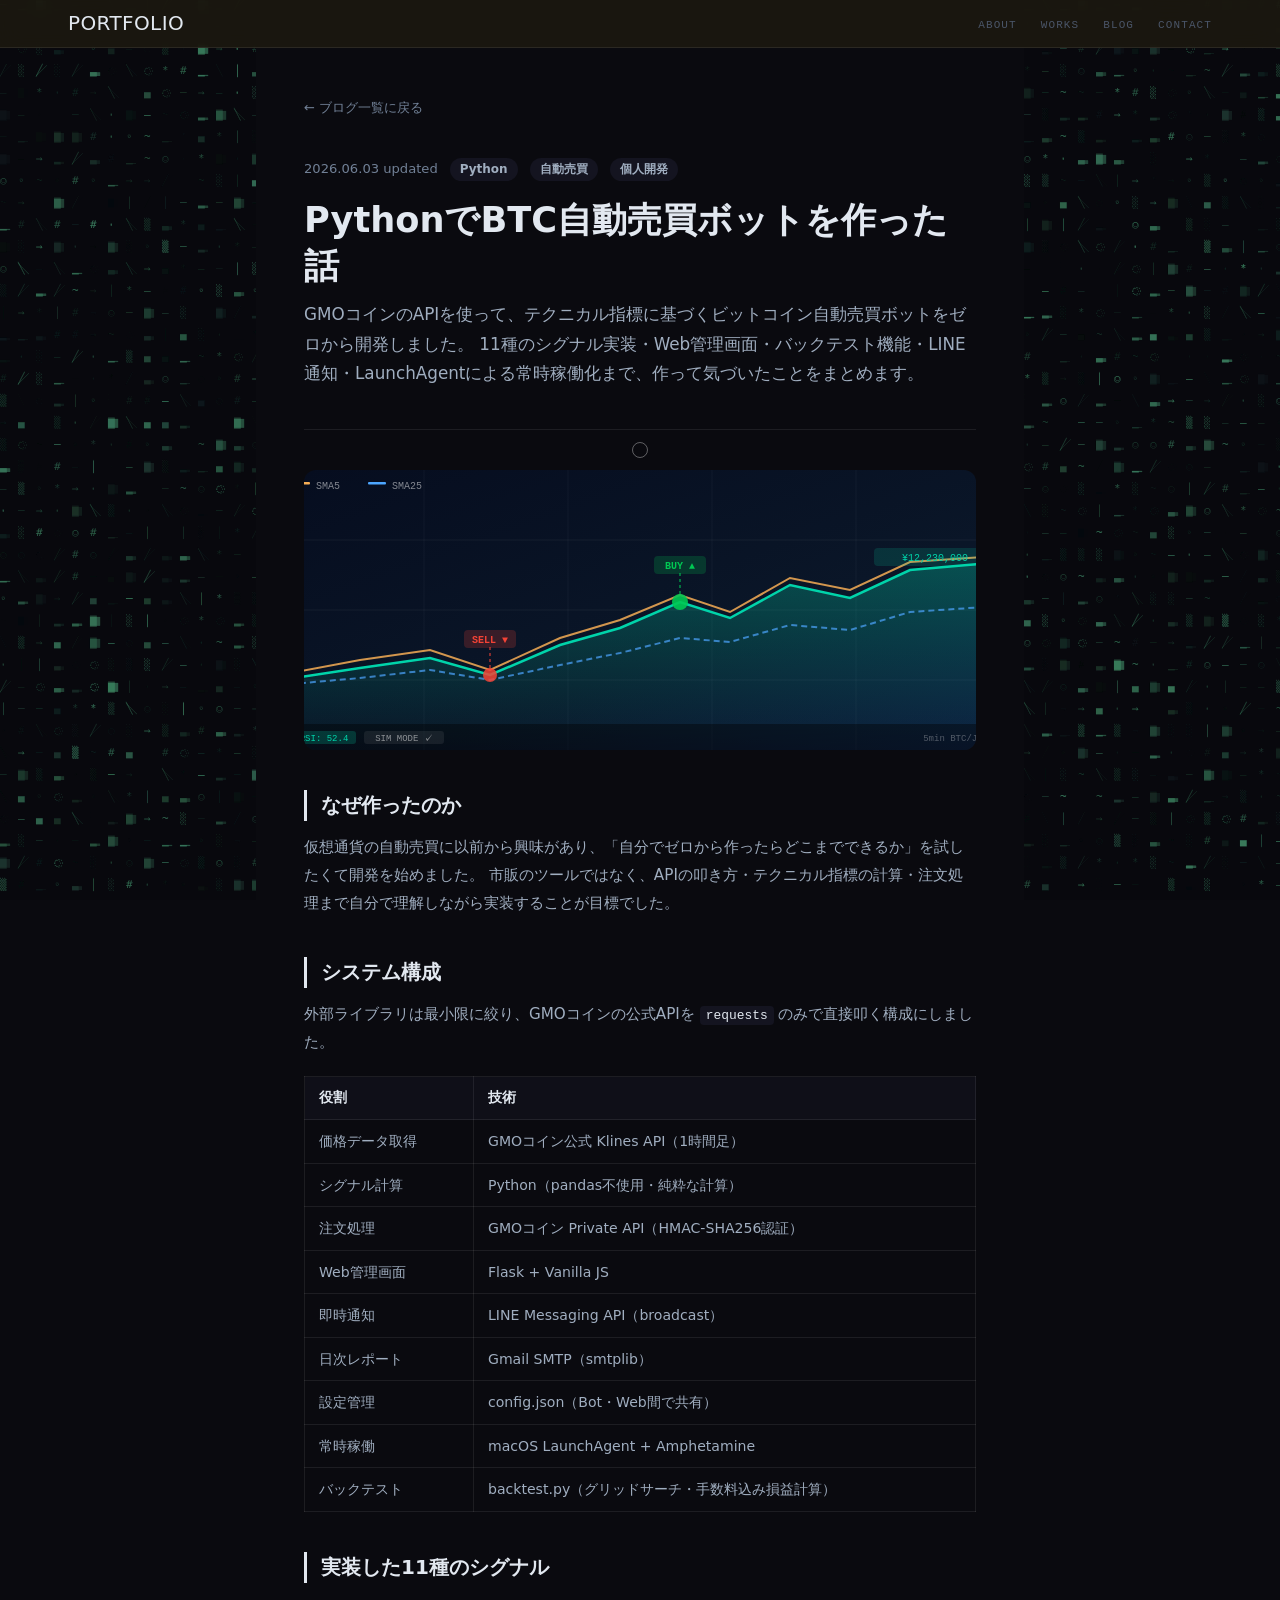
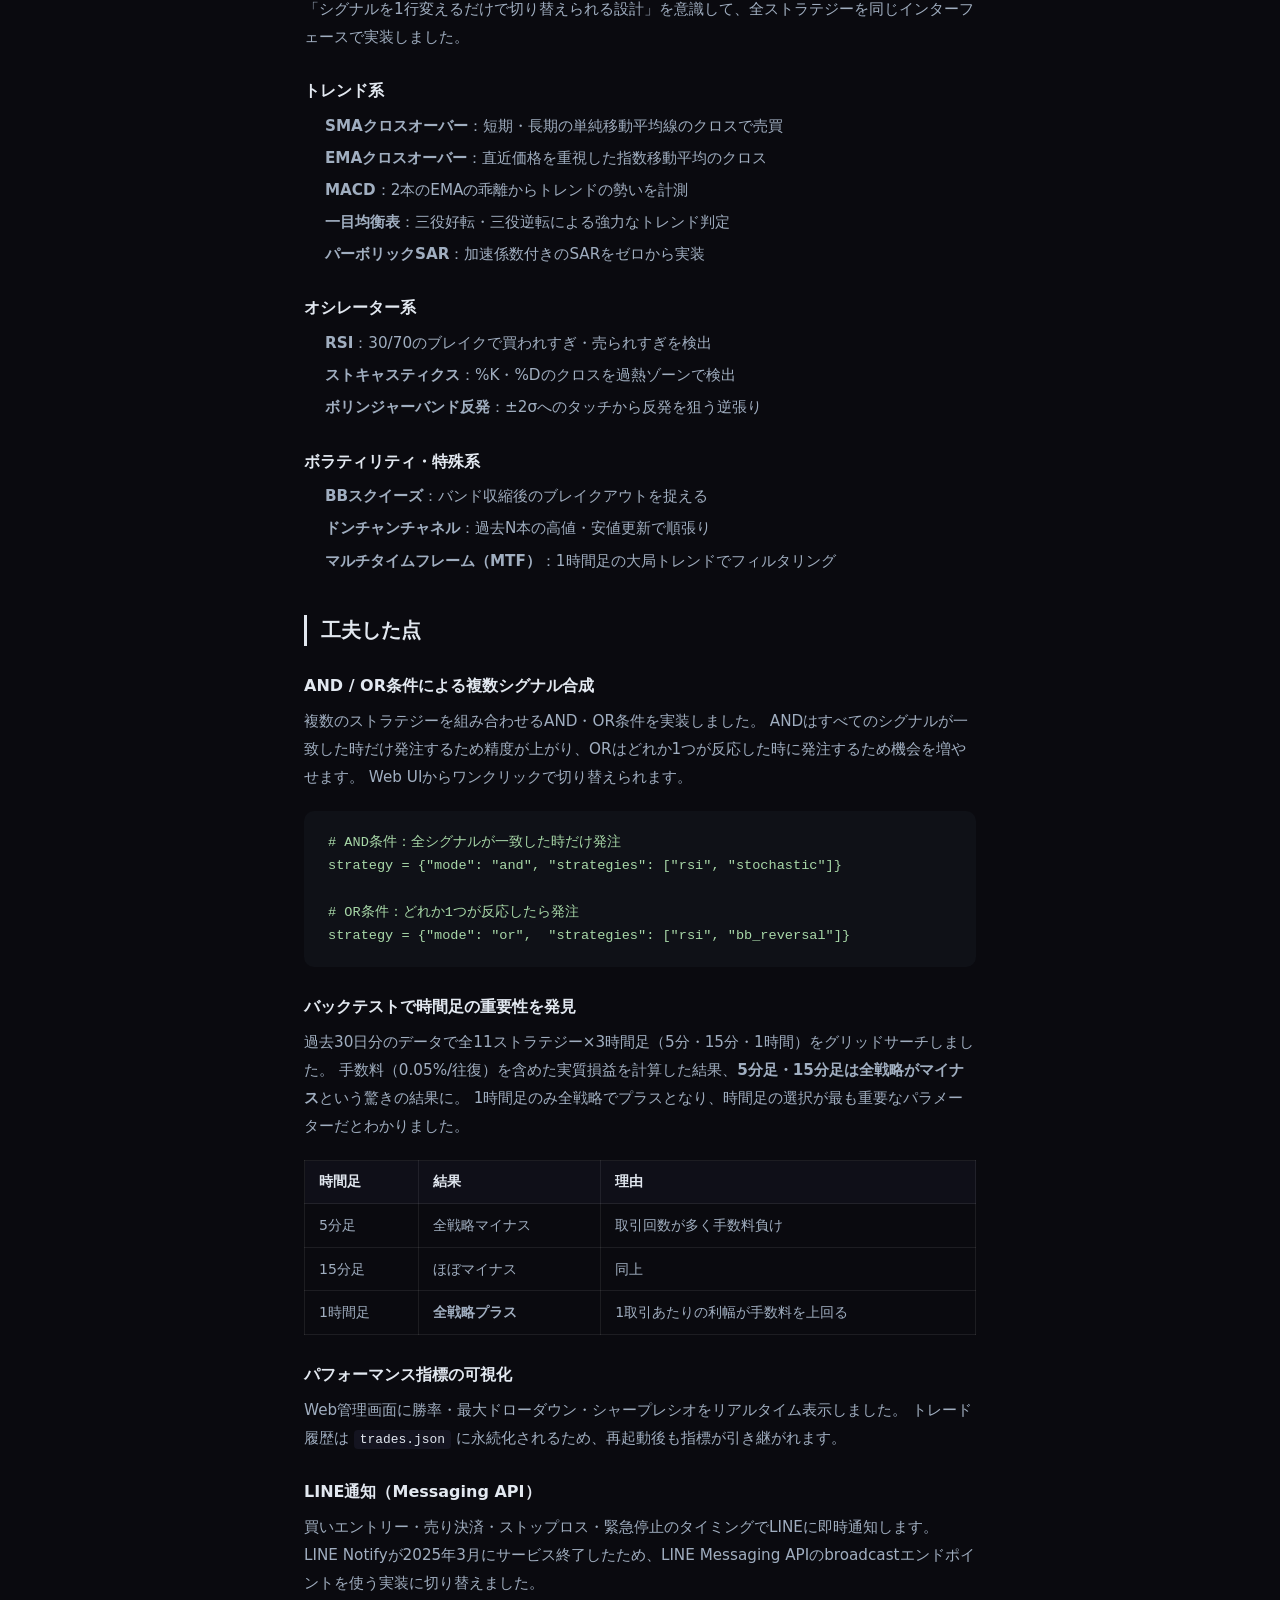
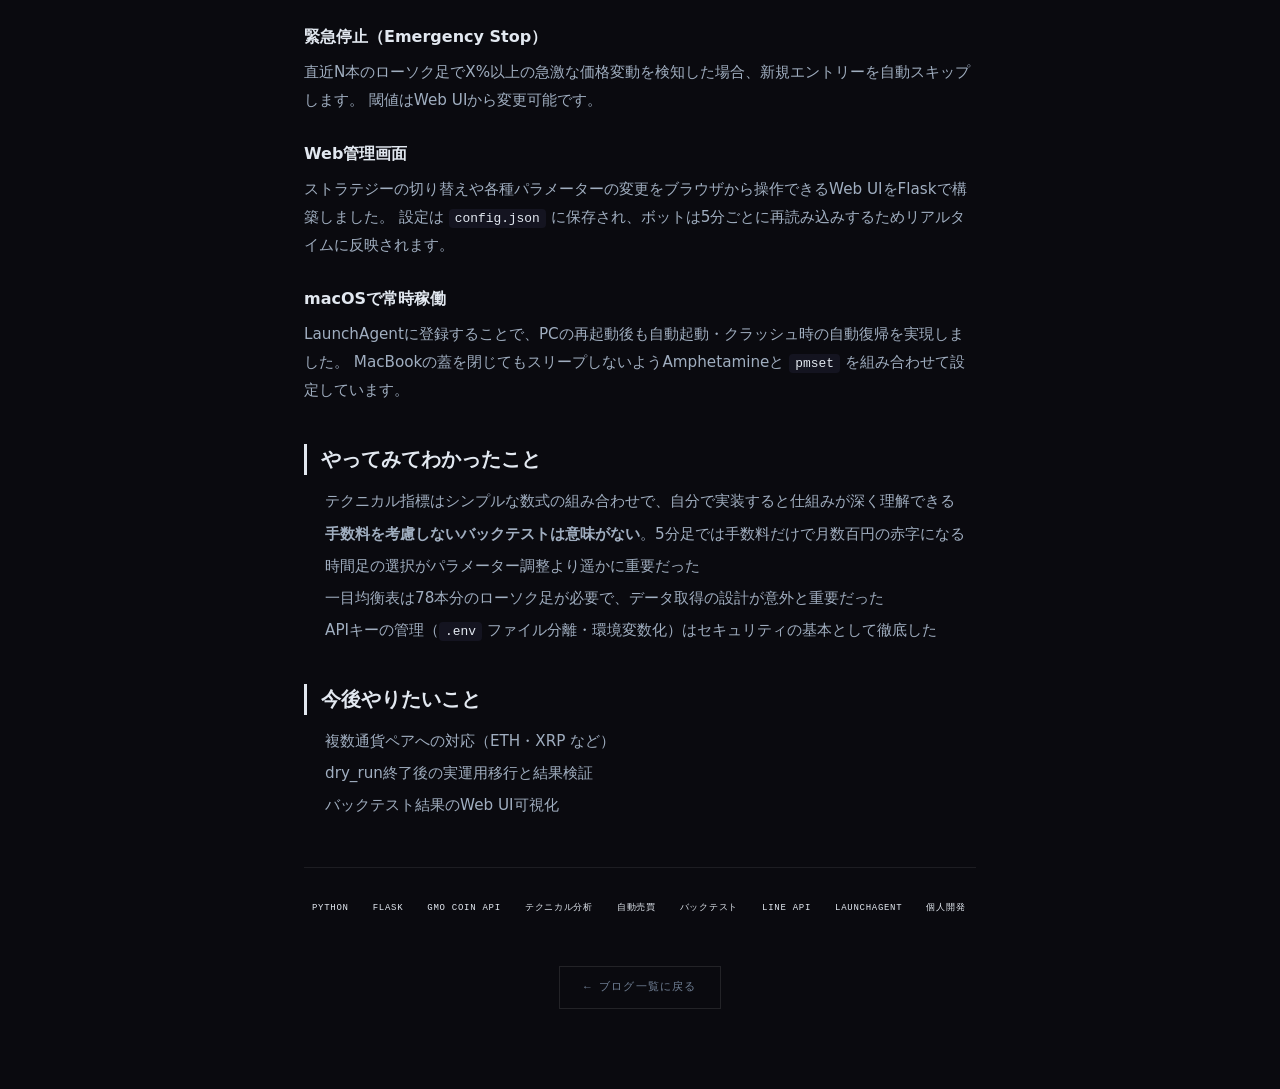
==== blog/btc-bot.html @ 564145af "update btc-bot article: backtest, LINE API, LaunchAgent, 1hour timeframe findings" ====
<!DOCTYPE html>
<html lang="ja">
<head>
  <meta charset="UTF-8">
  <meta name="viewport" content="width=device-width, initial-scale=1.0">
  <title>PythonでBTC自動売買ボットを作った話 | Portfolio</title>
  <link rel="preconnect" href="https://fonts.googleapis.com">
  <link href="https://fonts.googleapis.com/css2?family=Inter:wght@300;400;500;600;700;800&family=Noto+Sans+JP:wght@300;400;500;700&display=swap" rel="stylesheet">
  <link rel="stylesheet" href="../style.css">
<style>
  /* ── Blog nav override ── */
  .nav {
    position: fixed; top: 0; left: 0; right: 0;
    height: var(--nav-height);
    background: rgba(28, 24, 16, 0.92);
    backdrop-filter: blur(12px);
    border-bottom: 1px solid var(--color-border);
    z-index: 80;
    display: flex; align-items: center;
  }
  .nav__inner {
    width: 100%; max-width: 1200px; margin: 0 auto;
    padding: 0 28px;
    display: flex; align-items: center; justify-content: space-between;
  }
  .nav__logo {
    font-family: var(--display);
    font-size: 20px; color: var(--ink);
    letter-spacing: 0.02em; text-transform: uppercase;
    text-decoration: none;
  }
  .nav__links { display: flex; gap: 24px; list-style: none; }
  .nav__links a {
    font-family: var(--mono); font-size: 11px;
    color: var(--ink-dim); letter-spacing: 0.1em;
    text-transform: uppercase; text-decoration: none;
    transition: color .2s;
  }
  .nav__links a:hover { color: var(--glow); }
  .tag {
    display: inline-block;
    font-family: var(--mono); font-size: 10px;
    letter-spacing: 0.08em; text-transform: uppercase;
    padding: 3px 10px;
    border: 1px solid var(--glow-soft);
    color: var(--glow);
  }
  .tag--sm { font-size: 9px; padding: 2px 8px; }
  .btn { display: inline-block; padding: 12px 24px; text-decoration: none; }
  .btn--outline {
    font-family: var(--mono); font-size: 11px;
    letter-spacing: 0.1em; text-transform: uppercase;
    border: 1px solid var(--line-2); color: var(--ink-mid);
    transition: border-color .25s, color .25s;
  }
  .btn--outline:hover { border-color: var(--glow); color: var(--glow); }
  .pipeline {
    display: flex; align-items: center; gap: 8px;
    flex-wrap: wrap;
    background: var(--color-surface);
    border-radius: 10px;
    padding: 16px 20px; margin: 20px 0;
    font-size: 0.85rem; color: var(--color-text-mid);
  }
  .pipeline__step {
    background: var(--color-bg);
    border: 1px solid var(--color-border);
    border-radius: 6px;
    padding: 6px 12px;
    font-weight: 500; color: var(--color-text);
    white-space: nowrap;
  }
  .pipeline__arrow { color: var(--color-text-muted); }
</style>
  <style>
    .article-wrap {
      max-width: 720px;
      margin: 0 auto;
      padding: calc(var(--nav-height) + 48px) 24px 80px;
    }
    .article-back {
      display: inline-flex;
      align-items: center;
      gap: 6px;
      font-size: 0.82rem;
      color: var(--color-text-muted);
      text-decoration: none;
      margin-bottom: 40px;
      transition: color var(--transition);
    }
    .article-back:hover { color: var(--color-text); }

    .article-meta {
      display: flex;
      align-items: center;
      gap: 12px;
      margin-bottom: 16px;
    }
    .article-date { font-size: 0.82rem; color: var(--color-text-muted); }
    .article-tag {
      font-size: 0.75rem;
      font-weight: 600;
      padding: 2px 10px;
      border-radius: 20px;
      background: var(--color-surface2);
      color: var(--color-text-mid);
    }

    .article-title {
      font-size: clamp(1.6rem, 4vw, 2.2rem);
      font-weight: 800;
      line-height: 1.3;
      margin-bottom: 12px;
      color: var(--color-text);
    }
    .article-lead {
      font-size: 1.05rem;
      color: var(--color-text-mid);
      line-height: 1.75;
      margin-bottom: 40px;
      padding-bottom: 40px;
      border-bottom: 1px solid var(--color-border);
    }

    /* チャート画像エリア */
    .article-hero {
      border-radius: 12px;
      overflow: hidden;
      margin-bottom: 40px;
      background: linear-gradient(160deg, #060d1f 0%, #0a1628 60%, #0d2040 100%);
      height: 280px;
      position: relative;
    }

    /* 本文 */
    .article-body h2 {
      font-size: 1.25rem;
      font-weight: 700;
      margin: 40px 0 12px;
      padding-left: 14px;
      border-left: 3px solid var(--color-text);
    }
    .article-body h3 {
      font-size: 1rem;
      font-weight: 700;
      margin: 28px 0 8px;
      color: var(--color-text);
    }
    .article-body p {
      font-size: 0.95rem;
      line-height: 1.85;
      color: var(--color-text-mid);
      margin-bottom: 16px;
    }
    .article-body ul, .article-body ol {
      padding-left: 1.4em;
      margin-bottom: 16px;
    }
    .article-body li {
      font-size: 0.95rem;
      line-height: 1.85;
      color: var(--color-text-mid);
      margin-bottom: 4px;
    }
    .article-body code {
      font-family: 'SF Mono', 'Fira Code', monospace;
      font-size: 0.85em;
      background: var(--color-surface2);
      padding: 2px 6px;
      border-radius: 4px;
      color: var(--color-text);
    }
    .article-body pre {
      background: #0f1117;
      border-radius: 10px;
      padding: 20px 24px;
      overflow-x: auto;
      margin: 20px 0;
    }
    .article-body pre code {
      background: none;
      padding: 0;
      font-size: 0.85rem;
      color: #a8d8a8;
      line-height: 1.7;
    }

    /* テーブル */
    .article-body table {
      width: 100%;
      border-collapse: collapse;
      font-size: 0.88rem;
      margin: 20px 0;
    }
    .article-body th {
      background: var(--color-surface);
      padding: 10px 14px;
      text-align: left;
      font-weight: 600;
      border: 1px solid var(--color-border);
    }
    .article-body td {
      padding: 10px 14px;
      border: 1px solid var(--color-border);
      color: var(--color-text-mid);
      line-height: 1.6;
    }

    /* タグ群 */
    .article-tags {
      display: flex;
      flex-wrap: wrap;
      gap: 8px;
      margin-top: 48px;
      padding-top: 32px;
      border-top: 1px solid var(--color-border);
    }

    /* 戻るボタン */
    .article-footer {
      margin-top: 48px;
      text-align: center;
    }
  </style>
</head>
<body>
<canvas class="blog-canvas-left"  id="blog-canvas-left"  aria-hidden="true"></canvas>
<canvas class="blog-canvas-right" id="blog-canvas-right" aria-hidden="true"></canvas>
<!-- CURSOR -->
<div class="cur" id="cursor" aria-hidden="true"></div>


  <!-- Nav -->
  <nav class="nav">
    <div class="nav__inner">
      <a href="../index.html" class="nav__logo">Portfolio</a>
      <ul class="nav__links">
        <li><a href="../index.html#about">About</a></li>
        <li><a href="../index.html#works">Works</a></li>
        <li><a href="../index.html#blog">Blog</a></li>
        <li><a href="../index.html#contact">Contact</a></li>
      </ul>
    </div>
  </nav>

  <div class="article-wrap">

    <a href="../index.html#blog" class="article-back">← ブログ一覧に戻る</a>

    <div class="article-meta">
      <span class="article-date">2026.06.03 updated</span>
      <span class="article-tag">Python</span>
      <span class="article-tag">自動売買</span>
      <span class="article-tag">個人開発</span>
    </div>

    <h1 class="article-title">PythonでBTC自動売買ボットを作った話</h1>
    <p class="article-lead">
      GMOコインのAPIを使って、テクニカル指標に基づくビットコイン自動売買ボットをゼロから開発しました。
      11種のシグナル実装・Web管理画面・バックテスト機能・LINE通知・LaunchAgentによる常時稼働化まで、作って気づいたことをまとめます。
    </p>

    <!-- チャートイラスト -->
    <div class="article-hero">
      <svg viewBox="0 0 720 280" preserveAspectRatio="xMidYMid slice"
           style="position:absolute;inset:0;width:100%;height:100%"
           xmlns="http://www.w3.org/2000/svg">
        <defs>
          <linearGradient id="heroGrad" x1="0" y1="0" x2="0" y2="1">
            <stop offset="0%" stop-color="#00d4aa" stop-opacity="0.3"/>
            <stop offset="100%" stop-color="#00d4aa" stop-opacity="0"/>
          </linearGradient>
        </defs>
        <!-- グリッド -->
        <line x1="0" y1="70"  x2="720" y2="70"  stroke="rgba(255,255,255,0.05)" stroke-width="1"/>
        <line x1="0" y1="140" x2="720" y2="140" stroke="rgba(255,255,255,0.05)" stroke-width="1"/>
        <line x1="0" y1="210" x2="720" y2="210" stroke="rgba(255,255,255,0.05)" stroke-width="1"/>
        <line x1="144" y1="0" x2="144" y2="280" stroke="rgba(255,255,255,0.04)" stroke-width="1"/>
        <line x1="288" y1="0" x2="288" y2="280" stroke="rgba(255,255,255,0.04)" stroke-width="1"/>
        <line x1="432" y1="0" x2="432" y2="280" stroke="rgba(255,255,255,0.04)" stroke-width="1"/>
        <line x1="576" y1="0" x2="576" y2="280" stroke="rgba(255,255,255,0.04)" stroke-width="1"/>
        <!-- エリア -->
        <polygon
          points="0,210 80,198 150,188 210,205 280,175 340,158 400,132 450,148 510,115 570,128 630,100 720,92 720,280 0,280"
          fill="url(#heroGrad)"/>
        <!-- SMA長期 -->
        <polyline
          points="0,215 80,208 150,200 210,210 280,195 340,183 400,168 450,172 510,155 570,160 630,142 720,136"
          fill="none" stroke="#4da6ff" stroke-width="2" stroke-dasharray="6,4" opacity="0.7"/>
        <!-- SMA短期 -->
        <polyline
          points="0,205 80,190 150,180 210,200 280,168 340,150 400,125 450,142 510,108 570,120 630,92 720,86"
          fill="none" stroke="#f6ad55" stroke-width="2" opacity="0.85"/>
        <!-- 価格ライン -->
        <polyline
          points="0,210 80,198 150,188 210,205 280,175 340,158 400,132 450,148 510,115 570,128 630,100 720,92"
          fill="none" stroke="#00d4aa" stroke-width="2.5"/>
        <!-- 買いシグナル -->
        <circle cx="400" cy="132" r="8" fill="#00c853" opacity="0.9"/>
        <line x1="400" y1="124" x2="400" y2="100" stroke="#00c853" stroke-width="1.5" stroke-dasharray="3,3" opacity="0.7"/>
        <rect x="374" y="86" width="52" height="18" rx="4" fill="rgba(0,200,83,0.2)"/>
        <text x="400" y="99" fill="#00c853" font-size="10" font-family="monospace" font-weight="bold" text-anchor="middle">BUY ▲</text>
        <!-- 売りシグナル -->
        <circle cx="210" cy="205" r="7" fill="#f44336" opacity="0.85"/>
        <line x1="210" y1="198" x2="210" y2="174" stroke="#f44336" stroke-width="1.5" stroke-dasharray="3,3" opacity="0.7"/>
        <rect x="184" y="160" width="52" height="18" rx="4" fill="rgba(244,67,54,0.2)"/>
        <text x="210" y="173" fill="#f44336" font-size="10" font-family="monospace" font-weight="bold" text-anchor="middle">SELL ▼</text>
        <!-- 現在価格 -->
        <circle cx="720" cy="92" r="5" fill="#00d4aa"/>
        <rect x="594" y="78" width="122" height="18" rx="4" fill="rgba(0,212,170,0.15)"/>
        <text x="655" y="91" fill="#00d4aa" font-size="10" font-family="monospace" text-anchor="middle">¥12,230,000</text>
        <!-- 凡例 -->
        <rect x="12" y="12" width="18" height="2.5" fill="#f6ad55" rx="1"/>
        <text x="36" y="19" fill="rgba(255,255,255,0.5)" font-size="10" font-family="monospace">SMA5</text>
        <rect x="88" y="12" width="18" height="2.5" fill="#4da6ff" rx="1"/>
        <text x="112" y="19" fill="rgba(255,255,255,0.5)" font-size="10" font-family="monospace">SMA25</text>
        <!-- ステータスバー -->
        <rect x="0" y="254" width="720" height="26" fill="rgba(0,0,0,0.4)"/>
        <rect x="12" y="261" width="64" height="13" rx="3" fill="rgba(0,212,170,0.2)"/>
        <text x="44" y="271" fill="#00d4aa" font-size="9" font-family="monospace" text-anchor="middle">RSI: 52.4</text>
        <rect x="84" y="261" width="80" height="13" rx="3" fill="rgba(255,255,255,0.07)"/>
        <text x="124" y="271" fill="rgba(255,255,255,0.5)" font-size="9" font-family="monospace" text-anchor="middle">SIM MODE ✓</text>
        <text x="708" y="271" fill="rgba(255,255,255,0.3)" font-size="9" font-family="monospace" text-anchor="end">5min BTC/JPY</text>
      </svg>
    </div>

    <!-- 本文 -->
    <div class="article-body">

      <h2>なぜ作ったのか</h2>
      <p>
        仮想通貨の自動売買に以前から興味があり、「自分でゼロから作ったらどこまでできるか」を試したくて開発を始めました。
        市販のツールではなく、APIの叩き方・テクニカル指標の計算・注文処理まで自分で理解しながら実装することが目標でした。
      </p>

      <h2>システム構成</h2>
      <p>外部ライブラリは最小限に絞り、GMOコインの公式APIを <code>requests</code> のみで直接叩く構成にしました。</p>

      <table>
        <tr><th>役割</th><th>技術</th></tr>
        <tr><td>価格データ取得</td><td>GMOコイン公式 Klines API（1時間足）</td></tr>
        <tr><td>シグナル計算</td><td>Python（pandas不使用・純粋な計算）</td></tr>
        <tr><td>注文処理</td><td>GMOコイン Private API（HMAC-SHA256認証）</td></tr>
        <tr><td>Web管理画面</td><td>Flask + Vanilla JS</td></tr>
        <tr><td>即時通知</td><td>LINE Messaging API（broadcast）</td></tr>
        <tr><td>日次レポート</td><td>Gmail SMTP（smtplib）</td></tr>
        <tr><td>設定管理</td><td>config.json（Bot・Web間で共有）</td></tr>
        <tr><td>常時稼働</td><td>macOS LaunchAgent + Amphetamine</td></tr>
        <tr><td>バックテスト</td><td>backtest.py（グリッドサーチ・手数料込み損益計算）</td></tr>
      </table>

      <h2>実装した11種のシグナル</h2>
      <p>「シグナルを1行変えるだけで切り替えられる設計」を意識して、全ストラテジーを同じインターフェースで実装しました。</p>

      <h3>トレンド系</h3>
      <ul>
        <li><strong>SMAクロスオーバー</strong>：短期・長期の単純移動平均線のクロスで売買</li>
        <li><strong>EMAクロスオーバー</strong>：直近価格を重視した指数移動平均のクロス</li>
        <li><strong>MACD</strong>：2本のEMAの乖離からトレンドの勢いを計測</li>
        <li><strong>一目均衡表</strong>：三役好転・三役逆転による強力なトレンド判定</li>
        <li><strong>パーボリックSAR</strong>：加速係数付きのSARをゼロから実装</li>
      </ul>

      <h3>オシレーター系</h3>
      <ul>
        <li><strong>RSI</strong>：30/70のブレイクで買われすぎ・売られすぎを検出</li>
        <li><strong>ストキャスティクス</strong>：%K・%Dのクロスを過熱ゾーンで検出</li>
        <li><strong>ボリンジャーバンド反発</strong>：±2σへのタッチから反発を狙う逆張り</li>
      </ul>

      <h3>ボラティリティ・特殊系</h3>
      <ul>
        <li><strong>BBスクイーズ</strong>：バンド収縮後のブレイクアウトを捉える</li>
        <li><strong>ドンチャンチャネル</strong>：過去N本の高値・安値更新で順張り</li>
        <li><strong>マルチタイムフレーム（MTF）</strong>：1時間足の大局トレンドでフィルタリング</li>
      </ul>

      <h2>工夫した点</h2>

      <h3>AND / OR条件による複数シグナル合成</h3>
      <p>
        複数のストラテジーを組み合わせるAND・OR条件を実装しました。
        ANDはすべてのシグナルが一致した時だけ発注するため精度が上がり、ORはどれか1つが反応した時に発注するため機会を増やせます。
        Web UIからワンクリックで切り替えられます。
      </p>
      <pre><code># AND条件：全シグナルが一致した時だけ発注
strategy = {"mode": "and", "strategies": ["rsi", "stochastic"]}

# OR条件：どれか1つが反応したら発注
strategy = {"mode": "or",  "strategies": ["rsi", "bb_reversal"]}</code></pre>

      <h3>バックテストで時間足の重要性を発見</h3>
      <p>
        過去30日分のデータで全11ストラテジー×3時間足（5分・15分・1時間）をグリッドサーチしました。
        手数料（0.05%/往復）を含めた実質損益を計算した結果、<strong>5分足・15分足は全戦略がマイナス</strong>という驚きの結果に。
        1時間足のみ全戦略でプラスとなり、時間足の選択が最も重要なパラメーターだとわかりました。
      </p>
      <table>
        <tr><th>時間足</th><th>結果</th><th>理由</th></tr>
        <tr><td>5分足</td><td>全戦略マイナス</td><td>取引回数が多く手数料負け</td></tr>
        <tr><td>15分足</td><td>ほぼマイナス</td><td>同上</td></tr>
        <tr><td>1時間足</td><td><strong>全戦略プラス</strong></td><td>1取引あたりの利幅が手数料を上回る</td></tr>
      </table>

      <h3>パフォーマンス指標の可視化</h3>
      <p>
        Web管理画面に勝率・最大ドローダウン・シャープレシオをリアルタイム表示しました。
        トレード履歴は <code>trades.json</code> に永続化されるため、再起動後も指標が引き継がれます。
      </p>

      <h3>LINE通知（Messaging API）</h3>
      <p>
        買いエントリー・売り決済・ストップロス・緊急停止のタイミングでLINEに即時通知します。
        LINE Notifyが2025年3月にサービス終了したため、LINE Messaging APIのbroadcastエンドポイントを使う実装に切り替えました。
      </p>

      <h3>緊急停止（Emergency Stop）</h3>
      <p>
        直近N本のローソク足でX%以上の急激な価格変動を検知した場合、新規エントリーを自動スキップします。
        閾値はWeb UIから変更可能です。
      </p>

      <h3>Web管理画面</h3>
      <p>
        ストラテジーの切り替えや各種パラメーターの変更をブラウザから操作できるWeb UIをFlaskで構築しました。
        設定は <code>config.json</code> に保存され、ボットは5分ごとに再読み込みするためリアルタイムに反映されます。
      </p>

      <h3>macOSで常時稼働</h3>
      <p>
        LaunchAgentに登録することで、PCの再起動後も自動起動・クラッシュ時の自動復帰を実現しました。
        MacBookの蓋を閉じてもスリープしないようAmphetamineと <code>pmset</code> を組み合わせて設定しています。
      </p>

      <h2>やってみてわかったこと</h2>
      <ul>
        <li>テクニカル指標はシンプルな数式の組み合わせで、自分で実装すると仕組みが深く理解できる</li>
        <li><strong>手数料を考慮しないバックテストは意味がない</strong>。5分足では手数料だけで月数百円の赤字になる</li>
        <li>時間足の選択がパラメーター調整より遥かに重要だった</li>
        <li>一目均衡表は78本分のローソク足が必要で、データ取得の設計が意外と重要だった</li>
        <li>APIキーの管理（<code>.env</code> ファイル分離・環境変数化）はセキュリティの基本として徹底した</li>
      </ul>

      <h2>今後やりたいこと</h2>
      <ul>
        <li>複数通貨ペアへの対応（ETH・XRP など）</li>
        <li>dry_run終了後の実運用移行と結果検証</li>
        <li>バックテスト結果のWeb UI可視化</li>
      </ul>

    </div>

    <!-- タグ -->
    <div class="article-tags">
      <span class="tag tag--sm">Python</span>
      <span class="tag tag--sm">Flask</span>
      <span class="tag tag--sm">GMO Coin API</span>
      <span class="tag tag--sm">テクニカル分析</span>
      <span class="tag tag--sm">自動売買</span>
      <span class="tag tag--sm">バックテスト</span>
      <span class="tag tag--sm">LINE API</span>
      <span class="tag tag--sm">LaunchAgent</span>
      <span class="tag tag--sm">個人開発</span>
    </div>

    <div class="article-footer">
      <a href="../index.html#blog" class="btn btn--outline">← ブログ一覧に戻る</a>
    </div>

  </div>


<script>
(function cursor(){
  const cur = document.getElementById('cursor');
  if (!cur) return;
  let cx = innerWidth / 2, cy = innerHeight / 2;
  let mx = cx, my = cy;
  addEventListener('mousemove', e => { mx = e.clientX; my = e.clientY; });
  addEventListener('mousedown', () => cur.classList.add('is-press'));
  addEventListener('mouseup',   () => cur.classList.remove('is-press'));
  (function loop(){
    cx += (mx - cx) * 0.28;
    cy += (my - cy) * 0.28;
    cur.style.transform = `translate(${cx}px, ${cy}px) translate(-50%,-50%)`;
    requestAnimationFrame(loop);
  })();
  document.querySelectorAll('a, button').forEach(el => {
    el.addEventListener('mouseenter', () => cur.classList.add('is-hover'));
    el.addEventListener('mouseleave', () => cur.classList.remove('is-hover'));
  });
})();
</script>
<script src="../blog-side-canvas.js" defer></script>
</body>
</html>
---- style.css ----
/* ─────────────────────────────────────────────
   TaT Portfolio — Design System
   Neutral-dark / SaaS aesthetic
───────────────────────────────────────────── */

:root {
  /* Core backgrounds */
  --bg:         #0a0a0f;
  --bg-2:       #0f0f18;
  --bg-3:       #141420;

  /* Text */
  --ink:        #e2e8f0;
  --ink-2:      #a0aec0;
  --ink-mid:    #718096;
  --ink-dim:    #4a5568;
  --ink-mute:   #2a2a3a;

  /* Borders */
  --line:       rgba(255,255,255,0.06);
  --line-2:     rgba(255,255,255,0.10);
  --line-hover: rgba(255,255,255,0.15);

  /* Accent */
  --green:      #48bb78;
  --green-soft: rgba(104,211,145,0.12);

  /* Typography */
  --sans: 'Inter Tight', ui-sans-serif, system-ui, sans-serif;
  --mono: 'JetBrains Mono', ui-monospace, monospace;

  /* Blog article aliases */
  --color-text:        var(--ink);
  --color-text-mid:    var(--ink-2);
  --color-text-muted:  var(--ink-mid);
  --color-bg:          var(--bg);
  --color-surface:     var(--bg-2);
  --color-surface2:    var(--bg-3);
  --color-border:      rgba(255,255,255,0.08);
  --nav-height:        48px;
  --transition:        .2s ease;
}

/* ─── Reset ─── */
*,*::before,*::after { box-sizing: border-box; margin: 0; padding: 0; }
html, body { background: var(--bg); }
html { scroll-behavior: smooth; }
body {
  color: var(--ink);
  font-family: var(--sans);
  font-size: 15px;
  line-height: 1.55;
  -webkit-font-smoothing: antialiased;
  overflow-x: hidden;
  cursor: none;
}
a { color: inherit; text-decoration: none; }
ul { list-style: none; }
img { max-width: 100%; display: block; }
::selection { background: var(--green); color: var(--bg); }

/* ─── Custom cursor ─── */
.cur {
  position: fixed; top: 0; left: 0;
  width: 16px; height: 16px;
  border: 1px solid rgba(255,255,255,0.35);
  border-radius: 50%;
  pointer-events: none;
  z-index: 9999;
  transform: translate(-50%,-50%);
  transition:
    width .25s cubic-bezier(.34,1.56,.64,1),
    height .25s cubic-bezier(.34,1.56,.64,1),
    border-color .25s;
}
.cur.is-hover  { width: 40px; height: 40px; border-color: rgba(255,255,255,0.18); }
.cur.is-press  { width: 10px; height: 10px; }

/* ─── Loader ─── */
.loader {
  position: fixed; inset: 0;
  background: var(--bg);
  z-index: 10000;
  display: flex; flex-direction: column;
  justify-content: space-between;
  padding: 28px;
  transition: opacity .6s ease, transform .6s cubic-bezier(.7,0,.3,1);
}
.loader.is-gone {
  opacity: 0; transform: translateY(-100%);
  pointer-events: none;
}
.loader__top, .loader__bottom {
  display: flex; justify-content: space-between;
  font-family: var(--mono);
  font-size: 10px; color: var(--ink-dim);
  letter-spacing: 0.12em; text-transform: uppercase;
}
.loader__center {
  flex: 1; display: flex; flex-direction: column;
  justify-content: center; align-items: center; gap: 20px;
  text-align: center;
}
.loader__name {
  font-family: var(--sans);
  font-size: clamp(4rem, 14vw, 12rem);
  font-weight: 700;
  line-height: 0.9; letter-spacing: -0.04em;
  color: var(--ink);
}
.loader__bar {
  width: min(360px, 55%); height: 1px;
  background: var(--line-2);
  position: relative; overflow: hidden;
}
.loader__bar-fill {
  position: absolute; left: 0; top: 0; bottom: 0;
  width: 0%; background: var(--ink-2);
}
.loader__counter {
  font-family: var(--mono); font-size: 10px;
  color: var(--ink-dim); letter-spacing: 0.14em;
}
.loader__counter em { font-style: normal; }
.loader__ascii {
  font-family: var(--mono); font-size: 9px;
  color: var(--ink-mute); white-space: pre; line-height: 1.5;
}

/* ─── Navigation ─── */
.chrome {
  position: fixed; top: 0; left: 0; right: 0;
  z-index: 80; height: 48px; padding: 0 28px;
  display: flex; align-items: center; justify-content: space-between;
  border-bottom: 1px solid var(--line);
  background: rgba(10,10,15,0.88);
  backdrop-filter: blur(12px);
  -webkit-backdrop-filter: blur(12px);
}
.chrome__brand {
  font-family: var(--sans); font-size: 15px; font-weight: 700;
  color: var(--ink); letter-spacing: -0.01em; text-decoration: none;
}
.chrome__nav { display: flex; gap: 28px; }
.chrome__nav a {
  font-family: var(--mono); font-size: 11px;
  color: var(--ink-dim); letter-spacing: 0.10em;
  text-transform: uppercase; text-decoration: none;
  transition: color .2s;
}
.chrome__nav a:hover { color: var(--ink-2); }
.chrome__burger {
  display: none;
  background: none;
  border: 1px solid var(--line-2);
  color: var(--ink-2);
  font-size: 18px;
  padding: 4px 9px;
  cursor: pointer;
  line-height: 1;
  transition: color .2s, border-color .2s;
}
.chrome__burger:hover { color: var(--ink); border-color: var(--line-hover); }

/* ─── Drawer (mobile nav) ─── */
.drawer {
  display: none;
  position: fixed; inset: 0;
  z-index: 90;
  background: rgba(10,10,15,0.65);
  backdrop-filter: blur(4px);
  -webkit-backdrop-filter: blur(4px);
}
.drawer.is-open { display: flex; justify-content: flex-end; }
.drawer__inner {
  width: 280px;
  background: var(--bg-2);
  border-left: 1px solid var(--line);
  padding: 16px 24px 40px;
  display: flex; flex-direction: column;
  height: 100%; overflow-y: auto;
}
.drawer__close {
  align-self: flex-end;
  background: none;
  border: 1px solid var(--line-2);
  color: var(--ink-dim);
  font-size: 14px;
  padding: 4px 9px;
  cursor: pointer;
  margin-bottom: 36px;
  transition: color .2s, border-color .2s;
}
.drawer__close:hover { color: var(--ink-2); border-color: var(--line-hover); }
.drawer__nav { display: flex; flex-direction: column; }
.drawer__nav a {
  font-family: var(--mono);
  font-size: 12px;
  color: var(--ink-2);
  letter-spacing: 0.10em;
  text-transform: uppercase;
  text-decoration: none;
  padding: 14px 0;
  border-bottom: 1px solid var(--line);
  transition: color .2s;
}
.drawer__nav a:hover { color: var(--ink); }

/* ─── Hero ─── */
.hero--top {
  min-height: 100vh;
  display: flex; flex-direction: column; justify-content: flex-end;
  padding: 96px 28px 56px;
  position: relative; overflow: hidden;
}
.hero__canvas {
  position: absolute; inset: 0;
  z-index: 0; opacity: 0.22;
}
.hero__inner { position: relative; z-index: 2; }
.hero__eyebrow {
  font-family: var(--mono); font-size: 10px;
  color: var(--ink-mute); letter-spacing: 0.18em;
  text-transform: uppercase; margin-bottom: 16px;
}
.hero__name {
  font-family: var(--sans);
  font-size: clamp(3.5rem, 10vw, 7rem);
  font-weight: 700; letter-spacing: -0.03em;
  line-height: 1; color: var(--ink); margin-bottom: 28px;
}
.hero__meta {
  display: flex; align-items: center; gap: 16px;
  font-family: var(--mono); font-size: 11px;
  color: var(--ink-dim); letter-spacing: 0.10em;
}
.hero__meta-div { width: 1px; height: 12px; background: var(--line-2); }
.hero__cta {
  color: var(--ink-2); text-decoration: none;
  border-bottom: 1px solid var(--line-2); padding-bottom: 1px;
  transition: color .2s, border-color .2s;
}
.hero__cta:hover { color: var(--ink); border-color: var(--line-hover); }
.hero__cta--hire {
  border: 1px solid var(--green);
  color: var(--green);
  padding: 6px 14px;
  border-bottom-width: 1px;
  transition: background .2s, color .2s;
}
.hero__cta--hire:hover {
  background: var(--green);
  color: var(--bg);
  border-color: var(--green);
}

/* ─── Works (2-col grid) ─── */
.works { padding: 80px 0; border-bottom: 1px solid var(--line); }
.works__header {
  display: flex; align-items: baseline; justify-content: space-between;
  padding: 0 28px 20px;
  border-bottom: 1px solid var(--line); margin-bottom: 1px;
}
.works__label, .works__count {
  font-family: var(--mono); font-size: 10px; color: var(--ink-mute);
  letter-spacing: 0.18em; text-transform: uppercase;
}
.works__count { letter-spacing: 0.10em; }
.works__grid {
  display: grid; grid-template-columns: 1fr 1fr;
  gap: 1px; background: var(--line);
}
.work {
  background: var(--bg);
  display: flex; flex-direction: column;
  transition: background .2s;
}
.work:hover { background: var(--bg-2); }
.work__cover {
  aspect-ratio: 16 / 7; position: relative; overflow: hidden;
  border-bottom: 1px solid var(--line); background: var(--bg);
}
.work__cover canvas {
  position: absolute; inset: 0; width: 100%; height: 100%;
}
.work__cover-overlay {
  position: absolute; inset: 0;
  display: flex; flex-direction: column; justify-content: flex-end;
  padding: 14px 16px;
  background: linear-gradient(
    to bottom,
    transparent 0%,
    rgba(10, 10, 15, 0.55) 50%,
    rgba(10, 10, 15, 0.88) 100%
  );
}
.work__cover-num {
  font-family: var(--mono); font-size: 9px;
  color: rgba(255,255,255,0.45); letter-spacing: 0.14em;
  text-transform: uppercase; margin-bottom: 4px;
}
.work__cover-title {
  font-family: var(--sans); font-size: 20px; font-weight: 700;
  color: rgba(255,255,255,0.82); letter-spacing: -0.02em; line-height: 1.1;
}
.work__body {
  padding: 18px 18px 16px; flex: 1;
  display: flex; flex-direction: column; gap: 10px;
}
.work__desc {
  font-family: var(--sans); font-size: 12px;
  color: var(--ink-mid); line-height: 1.65;
}
.work__insight {
  display: flex; gap: 8px;
  font-family: var(--mono); font-size: 10px; line-height: 1.55;
}
.wi-k {
  color: var(--green); text-transform: uppercase;
  letter-spacing: 0.08em; flex-shrink: 0; width: 32px;
  font-size: 9px; margin-top: 1px;
}
.wi-v { color: var(--ink-dim); }
.work__tags {
  display: flex; flex-wrap: wrap; gap: 4px; margin-top: 2px;
}
.work__tags span {
  font-family: var(--mono); font-size: 9px; color: var(--ink-dim);
  border: 1px solid rgba(255,255,255,0.12);
  padding: 2px 7px; letter-spacing: 0.08em; text-transform: uppercase;
}
.work__footer {
  margin-top: auto;
  display: flex; justify-content: space-between; align-items: center;
  padding-top: 12px; border-top: 1px solid var(--line-2);
}
.work__year { font-family: var(--mono); font-size: 9px; color: var(--ink-dim); letter-spacing: 0.1em; }
.work__links { display: flex; gap: 14px; }
.work__links a {
  font-family: var(--mono); font-size: 9px; color: var(--ink-mid);
  letter-spacing: 0.1em; text-transform: uppercase;
  text-decoration: none; transition: color .2s;
}
.work__links a:hover { color: var(--ink-2); }

/* featured: 1行目2枚のカバーを高めに */
.work--featured .work__cover {
  aspect-ratio: 16 / 7;
  height: auto;
}
/* small: 2行目3枚 */
.work--small {
  grid-column: auto;
}
.work--small .work__cover {
  aspect-ratio: 16 / 7;
  height: auto;
}
.work--small:nth-child(3) {
  grid-column: 1;
}

/* ─── Blog (Notes) ─── */
.sect--blog {
  padding: 80px 28px;
  border-bottom: 1px solid var(--line);
}
.sect--blog__header {
  position: relative;
  display: flex; align-items: flex-end; justify-content: space-between;
  height: 160px;
  margin-bottom: 40px;
  overflow: hidden;
  border-radius: 6px;
}
.notes-canvas {
  position: absolute; inset: 0;
  width: 100%; height: 100%;
  display: block;
}
.sect--blog__label {
  position: relative; z-index: 1;
  font-family: var(--mono); font-size: 10px; color: var(--ink-dim);
  letter-spacing: 0.18em; text-transform: uppercase;
  padding-bottom: 4px;
}
.blog { border-top: 1px solid var(--line); }
.blog__item {
  display: grid;
  grid-template-columns: 140px 110px 1fr auto;
  gap: 32px;
  padding: 24px 0;
  border-bottom: 1px solid var(--line);
  align-items: center;
  transition: background .2s;
  position: relative;
}
.blog__item:hover { background: var(--bg-2); padding-left: 12px; padding-right: 12px; }
.blog__num {
  font-family: var(--mono); font-size: 10px;
  color: var(--ink-dim); letter-spacing: 0.14em;
}
.blog__date {
  font-family: var(--mono); font-size: 11px;
  color: var(--ink-mid); letter-spacing: 0.08em;
}
.blog__title {
  font-family: var(--sans); font-weight: 500; font-size: 15px;
  color: var(--ink-2); letter-spacing: -0.01em;
  transition: color .2s;
}
.blog__arrow {
  font-family: var(--sans); font-size: 16px;
  color: var(--ink-mid); transition: color .2s, transform .2s;
}
.blog__item:hover .blog__title { color: var(--ink); }
.blog__item:hover .blog__arrow { color: var(--ink-2); transform: translateX(4px); }

/* ─── Blog side canvases ─── */
.blog-canvas-left,
.blog-canvas-right {
  position: fixed;
  top: 0;
  height: 100vh;
  width: calc((100vw - 768px) / 2);
  pointer-events: none;
  z-index: 0;
  display: block;
}
.blog-canvas-left  { left: 0; }
.blog-canvas-right { right: 0; }
@media (max-width: 1100px) {
  .blog-canvas-left, .blog-canvas-right { display: none; }
}

/* ─── SECTION FRAME (profile.html) ─── */
.sect {
  position: relative;
  padding: 100px 28px;
  border-bottom: 1px solid var(--line);
}
.sect__id {
  position: sticky; top: 80px; align-self: flex-start;
  font-family: var(--mono); font-size: 11px;
  color: var(--ink-dim); letter-spacing: 0.14em; text-transform: uppercase;
}
.sect__id em {
  display: block; color: var(--green); font-style: normal;
  font-size: 13px; font-family: var(--mono); letter-spacing: 0.05em;
  margin-bottom: 6px;
}
.sect__title {
  font-family: var(--sans);
  font-size: clamp(2.4rem, 7vw, 6rem);
  font-weight: 700; line-height: 0.96;
  letter-spacing: -0.03em; color: var(--ink);
}
.sect__title em {
  font-style: italic; color: var(--ink-2);
  font-weight: 400; font-size: 0.88em;
}
.sect__title small {
  display: block; font-style: normal;
  font-size: 0.22em; font-weight: 400;
  color: var(--ink-mid); letter-spacing: 0;
  line-height: 1.6; margin-top: 20px; max-width: 640px;
}

/* ─── ABOUT (profile.html) ─── */
.about-wrap {
  display: grid; grid-template-columns: 140px 1fr;
  gap: 32px; align-items: start;
}
.about__pull {
  font-family: var(--sans); font-style: italic;
  font-size: clamp(1.3rem, 2.4vw, 2rem);
  line-height: 1.4; color: var(--ink); margin: 56px 0;
}
.about__pull em {
  font-style: normal; background: rgba(72,187,120,0.15); padding: 0 4px;
}
.about__copy {
  font-size: 16px; line-height: 1.8;
  color: var(--ink-2); margin: 28px 0;
}
.about__copy p + p { margin-top: 1em; }
.about__copy strong { color: var(--ink); font-weight: 500; }
.about__copy em { font-style: italic; color: var(--ink); }
.about__rail {
  margin-top: 56px;
  display: grid; grid-template-columns: repeat(3, 1fr);
  border-top: 1px solid var(--line); border-bottom: 1px solid var(--line);
  padding: 20px 0;
}
.about__rail > div { padding: 0 16px; border-right: 1px solid var(--line); }
.about__rail > div:last-child { border-right: 0; }
.about__rail-k {
  font-family: var(--mono); font-size: 10px;
  letter-spacing: 0.12em; text-transform: uppercase;
  color: var(--ink-dim); margin-bottom: 8px;
}
.about__rail-v {
  font-family: var(--sans); font-size: 36px; font-weight: 700;
  line-height: 1; color: var(--ink); letter-spacing: -0.02em;
}
.about__rail-v em {
  font-style: italic; color: var(--ink-mid);
  font-size: 0.42em; margin-left: 4px;
}

/* ─── SKILLS (profile.html) ─── */
.stack-wrap {
  display: grid; grid-template-columns: 140px 1fr;
  gap: 32px; align-items: start;
}
.stack { display: grid; gap: 0; border-top: 1px solid var(--line); }
.stack__row {
  display: grid; grid-template-columns: 200px 1fr 80px;
  gap: 24px; padding: 24px 0;
  border-bottom: 1px solid var(--line);
  align-items: baseline; position: relative;
  transition: background .2s, padding .3s;
}
.stack__row:hover { background: var(--bg-2); padding-left: 12px; padding-right: 12px; }
.stack__cat {
  font-family: var(--sans); font-size: 24px; font-weight: 700;
  color: var(--ink); letter-spacing: -0.02em; line-height: 1;
}
.stack__cat em {
  font-style: italic; color: var(--ink-mid); font-weight: 400;
  font-size: 0.6em; margin-left: 6px;
}
.stack__items {
  display: flex; flex-wrap: wrap; gap: 6px 14px;
  font-family: var(--mono); font-size: 12px;
  color: var(--ink-2); letter-spacing: 0.02em;
}
.stack__items span { position: relative; padding-right: 8px; }
.stack__items span::after { content: '·'; color: var(--ink-dim); margin-left: 10px; }
.stack__items span:last-child::after { display: none; }
.stack__lvl {
  font-family: var(--mono); font-size: 10px;
  color: var(--ink-dim); letter-spacing: 0.06em; text-align: right;
}
.stack__lvl em {
  display: block; color: var(--green); font-style: normal;
  font-family: var(--sans); font-weight: 700; font-size: 20px;
  line-height: 1; margin-bottom: 4px; letter-spacing: -0.02em;
}

/* ─── TIMELINE (profile.html) ─── */
.events-wrap {
  display: grid; grid-template-columns: 140px 1fr;
  gap: 32px; align-items: start;
}
.events { display: grid; gap: 0; border-top: 1px solid var(--line); }
.event {
  display: grid; grid-template-columns: 1fr 2fr;
  gap: 40px; padding: 40px 0;
  border-bottom: 1px solid var(--line);
  align-items: start; transition: background .2s;
}
.event:hover { background: var(--bg-2); }
.event__yr {
  font-family: var(--sans); font-size: clamp(3rem, 7vw, 6rem);
  font-weight: 700; line-height: 0.9; color: var(--ink);
  letter-spacing: -0.03em;
}
.event__yr em {
  font-style: italic; color: var(--ink-mid);
  font-size: 0.36em; font-weight: 400; margin-left: 6px;
}
.event__body { padding-top: 8px; }
.event__tag {
  display: inline-block; font-family: var(--mono); font-size: 9px;
  color: var(--ink-dim); letter-spacing: 0.14em; text-transform: uppercase;
  border: 1px solid var(--line-2); padding: 3px 8px; margin-bottom: 14px;
}
.event__title {
  font-family: var(--sans); font-size: clamp(1.2rem, 2vw, 1.7rem);
  font-weight: 600; line-height: 1.3; color: var(--ink);
  letter-spacing: -0.02em; margin-bottom: 12px;
}
.event__title em { font-style: italic; color: var(--green); }
.event__desc {
  color: var(--ink-mid); font-size: 14px; line-height: 1.7;
  max-width: 520px;
}
.event__desc em { font-style: italic; color: var(--ink-2); }

/* ─── Footer / Contact ─── */
.foot { border-top: 1px solid var(--line); }
.foot__top {
  padding: 56px 28px 48px;
  border-bottom: 1px solid var(--line);
}
.foot__eyebrow {
  font-family: var(--mono); font-size: 10px; color: var(--ink-mute);
  letter-spacing: 0.18em; text-transform: uppercase; margin-bottom: 20px;
}
.foot__cta {
  font-family: var(--sans); font-size: 32px; font-weight: 700;
  color: var(--ink); letter-spacing: -0.025em; line-height: 1.1;
  margin-bottom: 36px;
  display: flex; align-items: center; gap: 14px;
}
.foot__dot {
  width: 8px; height: 8px; border-radius: 50%;
  background: var(--green); flex-shrink: 0;
  animation: pulse 2s ease-in-out infinite;
}
@keyframes pulse { 0%,100%{opacity:1} 50%{opacity:0.3} }
.foot__channels { display: flex; flex-direction: column; }
.foot__channel {
  display: flex; align-items: center; justify-content: space-between;
  padding: 14px 0;
  border-bottom: 1px solid rgba(255,255,255,0.04);
  text-decoration: none; transition: border-color .2s;
}
.foot__channel:first-child { border-top: 1px solid rgba(255,255,255,0.04); }
.foot__channel:hover { border-bottom-color: var(--line-hover); }
.foot__channel:hover .foot__ch-label { color: var(--ink-2); }
.foot__channel:hover .foot__ch-arrow { color: var(--ink); }
.foot__ch-left { display: flex; align-items: center; gap: 16px; }
.foot__ch-type {
  font-family: var(--mono); font-size: 9px; color: var(--ink-mute);
  letter-spacing: 0.14em; text-transform: uppercase; width: 52px;
}
.foot__ch-label {
  font-family: var(--mono); font-size: 13px;
  color: var(--ink-dim); transition: color .2s;
}
.foot__ch-badge {
  font-family: var(--mono); font-size: 9px;
  color: #48bb78;
  background: var(--green-soft);
  border: 1px solid rgba(104,211,145,0.15);
  padding: 2px 7px; letter-spacing: 0.08em;
}
.foot__ch-arrow { font-size: 14px; color: var(--ink-mute); transition: color .2s; }
.foot__bottom {
  padding: 16px 28px;
  display: flex; justify-content: space-between; align-items: center;
  font-family: var(--mono); font-size: 10px;
  color: var(--ink-mute); letter-spacing: 0.08em;
}
.foot__sig { font-style: italic; }
.foot__mobile-nav {
  display: none;
}
@media (max-width: 480px) {
  .foot__mobile-nav {
    display: flex;
    gap: 20px;
    flex-wrap: wrap;
    justify-content: center;
  }
  .foot__mobile-nav a {
    font-family: var(--mono);
    font-size: 10px;
    color: var(--ink-dim);
    letter-spacing: 0.12em;
    text-transform: uppercase;
    transition: color .2s;
  }
  .foot__mobile-nav a:hover { color: var(--ink-2); }
  .foot__bottom {
    flex-direction: column;
    gap: 16px;
    text-align: center;
  }
}

/* ─── Accessibility ─── */
:focus { outline: none; }
:focus-visible { outline: 2px solid var(--green); outline-offset: 3px; border-radius: 2px; }
a:focus-visible, button:focus-visible { outline: 2px solid var(--green); outline-offset: 4px; }
@media (prefers-reduced-motion: reduce) {
  *, *::before, *::after {
    animation-duration: .01ms !important;
    animation-iteration-count: 1 !important;
    transition-duration: .01ms !important;
  }
  html { scroll-behavior: auto; }
  .loader { display: none !important; }
  .cur   { display: none !important; }
}

/* ─── Responsive — 640px ─── */
@media (max-width: 640px) {
  .works__grid { grid-template-columns: 1fr; }
  .work--featured .work__cover,
  .work--small .work__cover { aspect-ratio: 16 / 6; }
  .blog__item { grid-template-columns: 1fr auto; gap: 16px; }
  .blog__num, .blog__date { display: none; }
  .foot__ch-label { font-size: 11px; }
}

/* ─── Responsive — 768px ─── */
@media (max-width: 768px) {
  .hero--top { padding: 80px 20px 44px; }
  .sect { padding: 72px 20px; }
  .sect--blog { padding: 60px 20px; }
  .about-wrap, .stack-wrap, .events-wrap { grid-template-columns: 1fr; gap: 20px; }
  .sect__id { position: static; }
  .about__rail { grid-template-columns: repeat(2,1fr); }
  .about__rail > div:nth-child(2) { border-right: 0; }
  .stack__row { grid-template-columns: 1fr; gap: 10px; padding: 20px 0; }
  .stack__lvl { text-align: left; }
  .event { grid-template-columns: 1fr; gap: 12px; padding: 32px 0; }
  .foot__cta { font-size: 24px; }
  .foot__ch-label { font-size: 11px; }
  .works__header { padding: 0 20px 16px; }
}

/* ─── Responsive — 960px ─── */
@media (max-width: 960px) {
  body { cursor: auto; }
  .cur { display: none; }
  .chrome { padding: 0 20px; }
  .chrome__nav { gap: 20px; }
}

/* ─── Responsive — 480px ─── */
@media (max-width: 480px) {
  .chrome { padding: 0 16px; }
  .chrome__nav { display: none; }
  .chrome__burger { display: flex; align-items: center; }
  .hero--top { padding: 64px 16px 36px; }
  .hero__name { font-size: 14vw; }
  .sect { padding: 56px 16px; }
  .sect--blog { padding: 48px 16px; }
  .works__header { padding: 0 16px 14px; }
  .about__rail { grid-template-columns: 1fr; }
  .about__rail > div { border-right: 0; border-bottom: 1px solid var(--line); }
  .about__rail > div:last-child { border-bottom: 0; }
  .foot__top { padding: 40px 16px 36px; }
  .foot__bottom { padding: 14px 16px; }
  .foot__cta { font-size: 20px; gap: 10px; }
  .foot__ch-left { gap: 10px; }
  .foot__ch-label { font-size: 10px; }
}
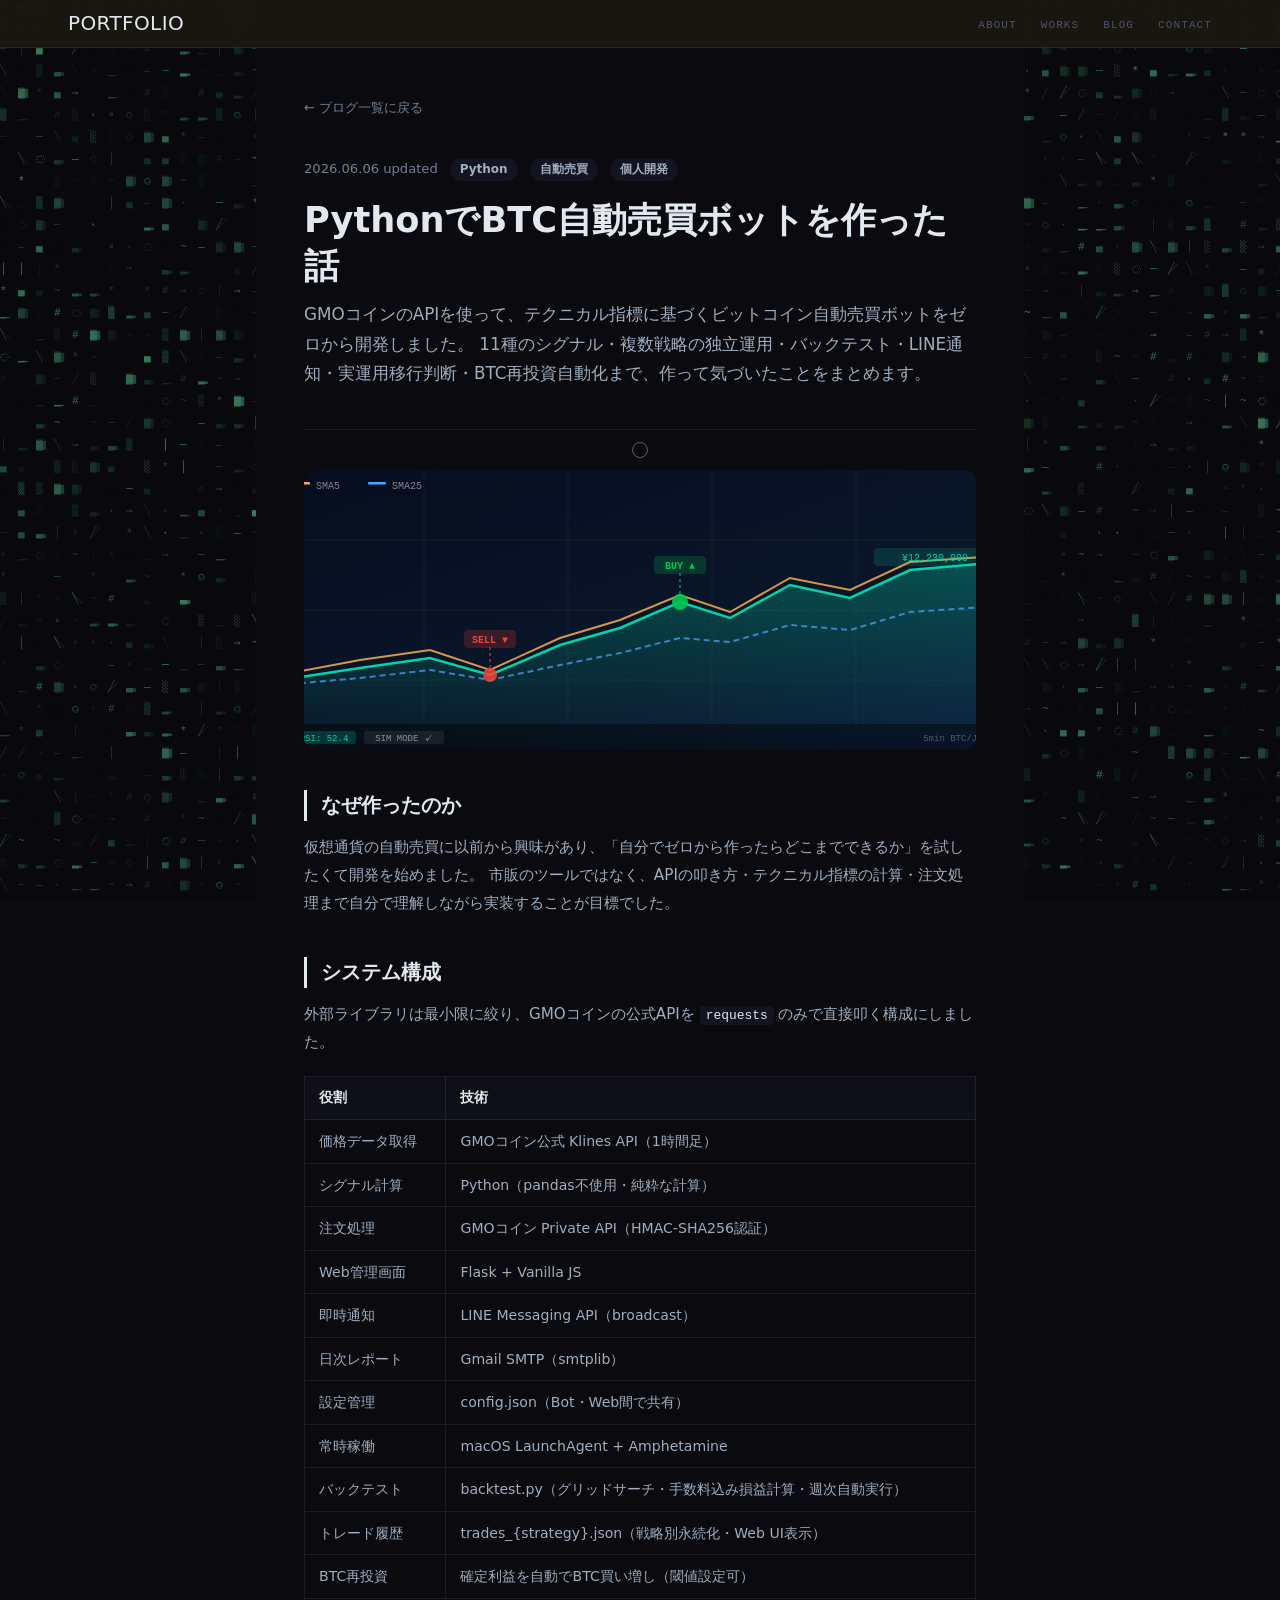
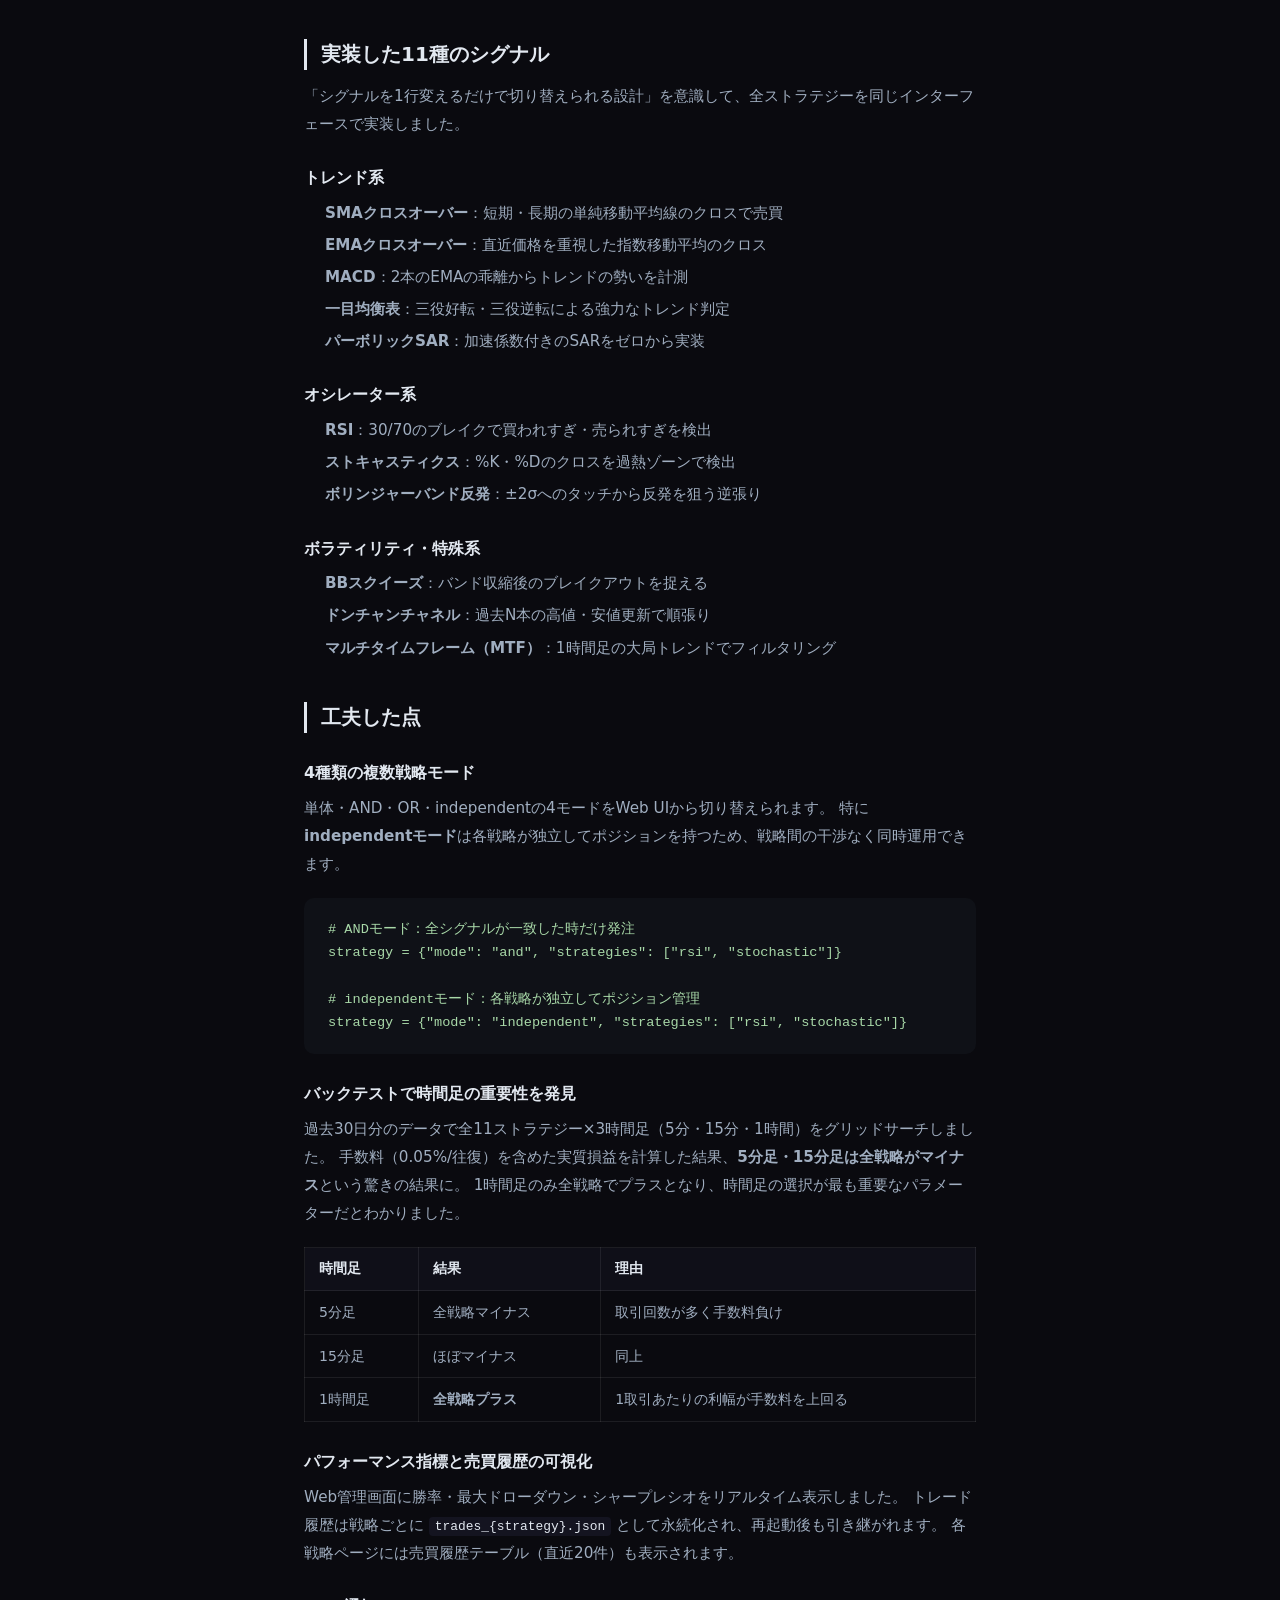
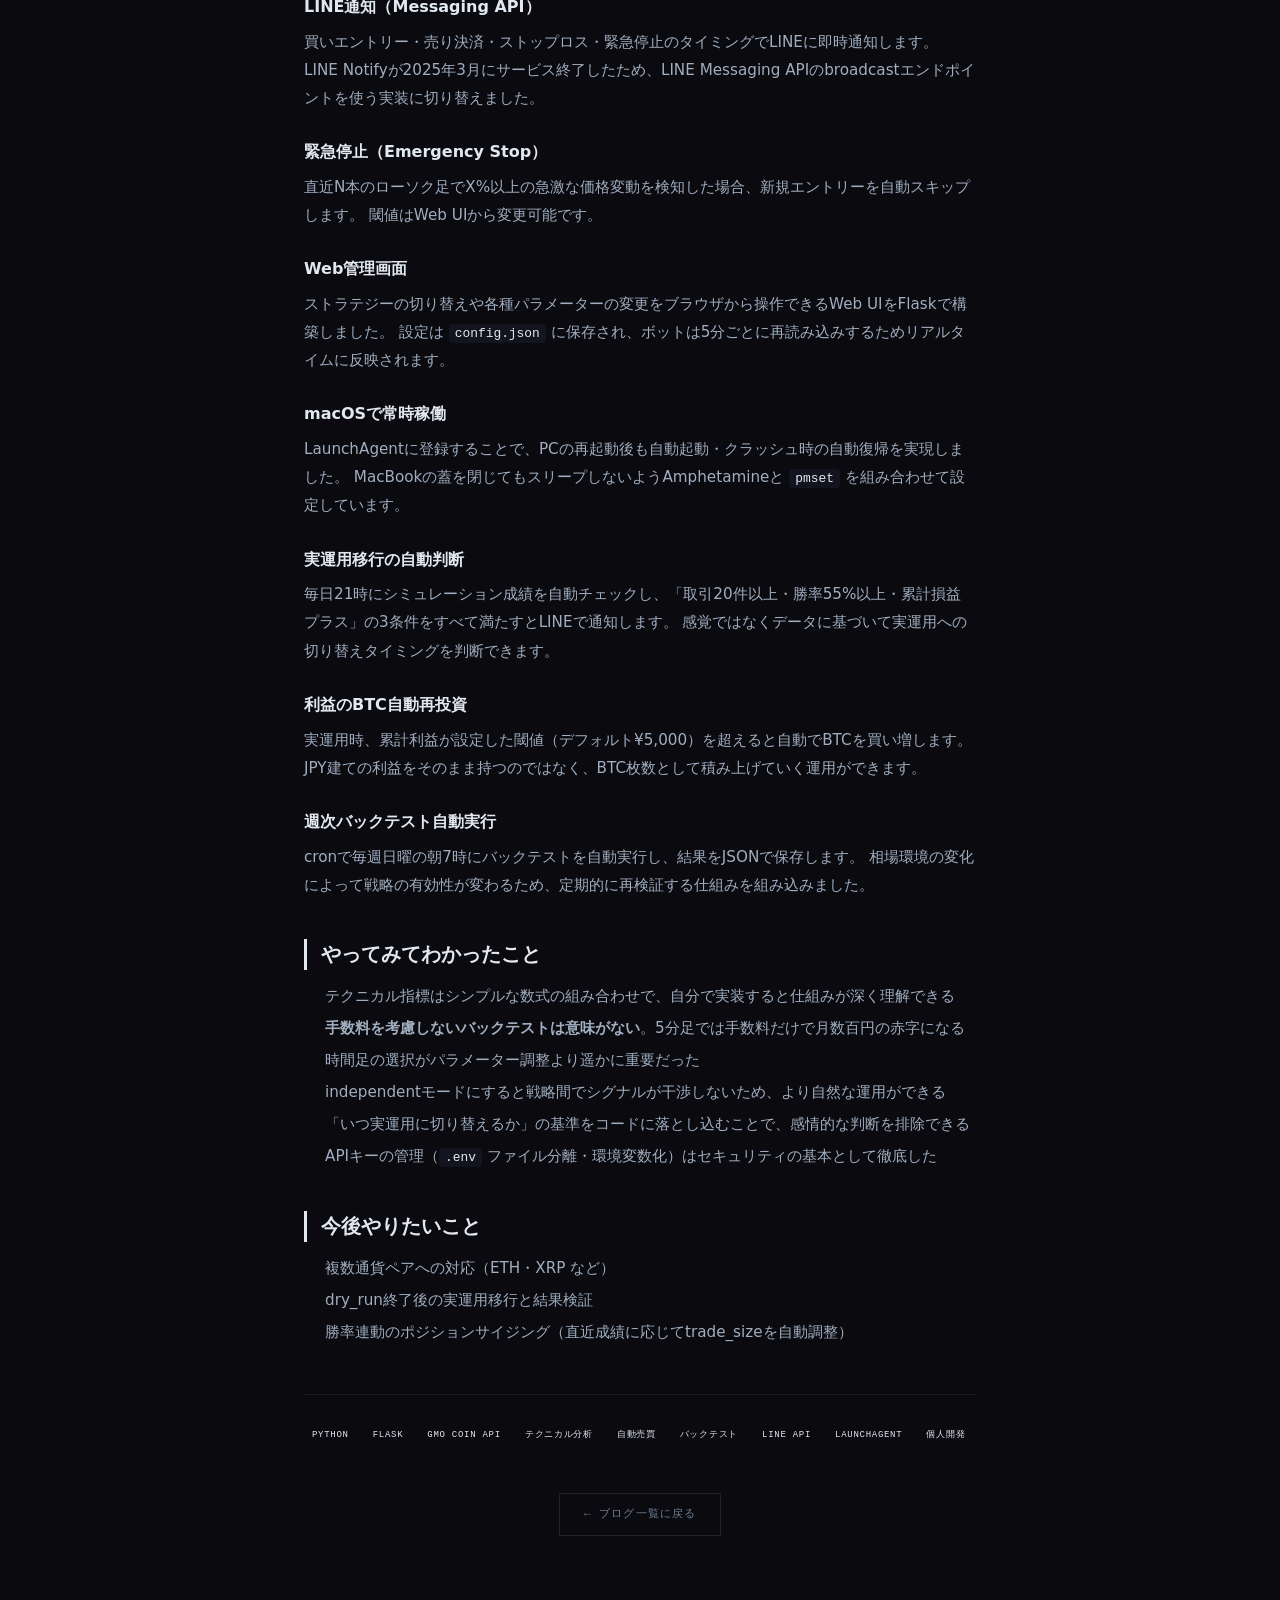
==== commit 95b8d544: "add favicon, update btc-bot article, add deploy.sh" ====
--- a/blog/btc-bot.html
+++ b/blog/btc-bot.html
@@ -6,6 +6,7 @@
   <title>PythonでBTC自動売買ボットを作った話 | Portfolio</title>
   <link rel="preconnect" href="https://fonts.googleapis.com">
   <link href="https://fonts.googleapis.com/css2?family=Inter:wght@300;400;500;600;700;800&family=Noto+Sans+JP:wght@300;400;500;700&display=swap" rel="stylesheet">
+  <link rel="icon" href="/favicon.svg" type="image/svg+xml" />
   <link rel="stylesheet" href="../style.css">
 <style>
   /* ── Blog nav override ── */
@@ -248,7 +249,7 @@
     <a href="../index.html#blog" class="article-back">← ブログ一覧に戻る</a>
 
     <div class="article-meta">
-      <span class="article-date">2026.06.03 updated</span>
+      <span class="article-date">2026.06.06 updated</span>
       <span class="article-tag">Python</span>
       <span class="article-tag">自動売買</span>
       <span class="article-tag">個人開発</span>
@@ -257,7 +258,7 @@
     <h1 class="article-title">PythonでBTC自動売買ボットを作った話</h1>
     <p class="article-lead">
       GMOコインのAPIを使って、テクニカル指標に基づくビットコイン自動売買ボットをゼロから開発しました。
-      11種のシグナル実装・Web管理画面・バックテスト機能・LINE通知・LaunchAgentによる常時稼働化まで、作って気づいたことをまとめます。
+      11種のシグナル・複数戦略の独立運用・バックテスト・LINE通知・実運用移行判断・BTC再投資自動化まで、作って気づいたことをまとめます。
     </p>
 
     <!-- チャートイラスト -->
@@ -346,7 +347,9 @@
         <tr><td>日次レポート</td><td>Gmail SMTP（smtplib）</td></tr>
         <tr><td>設定管理</td><td>config.json（Bot・Web間で共有）</td></tr>
         <tr><td>常時稼働</td><td>macOS LaunchAgent + Amphetamine</td></tr>
-        <tr><td>バックテスト</td><td>backtest.py（グリッドサーチ・手数料込み損益計算）</td></tr>
+        <tr><td>バックテスト</td><td>backtest.py（グリッドサーチ・手数料込み損益計算・週次自動実行）</td></tr>
+        <tr><td>トレード履歴</td><td>trades_{strategy}.json（戦略別永続化・Web UI表示）</td></tr>
+        <tr><td>BTC再投資</td><td>確定利益を自動でBTC買い増し（閾値設定可）</td></tr>
       </table>
 
       <h2>実装した11種のシグナル</h2>
@@ -377,17 +380,16 @@
 
       <h2>工夫した点</h2>
 
-      <h3>AND / OR条件による複数シグナル合成</h3>
-      <p>
-        複数のストラテジーを組み合わせるAND・OR条件を実装しました。
-        ANDはすべてのシグナルが一致した時だけ発注するため精度が上がり、ORはどれか1つが反応した時に発注するため機会を増やせます。
-        Web UIからワンクリックで切り替えられます。
-      </p>
-      <pre><code># AND条件：全シグナルが一致した時だけ発注
+      <h3>4種類の複数戦略モード</h3>
+      <p>
+        単体・AND・OR・independentの4モードをWeb UIから切り替えられます。
+        特に<strong>independentモード</strong>は各戦略が独立してポジションを持つため、戦略間の干渉なく同時運用できます。
+      </p>
+      <pre><code># ANDモード：全シグナルが一致した時だけ発注
 strategy = {"mode": "and", "strategies": ["rsi", "stochastic"]}
 
-# OR条件：どれか1つが反応したら発注
-strategy = {"mode": "or",  "strategies": ["rsi", "bb_reversal"]}</code></pre>
+# independentモード：各戦略が独立してポジション管理
+strategy = {"mode": "independent", "strategies": ["rsi", "stochastic"]}</code></pre>
 
       <h3>バックテストで時間足の重要性を発見</h3>
       <p>
@@ -402,10 +404,11 @@
         <tr><td>1時間足</td><td><strong>全戦略プラス</strong></td><td>1取引あたりの利幅が手数料を上回る</td></tr>
       </table>
 
-      <h3>パフォーマンス指標の可視化</h3>
+      <h3>パフォーマンス指標と売買履歴の可視化</h3>
       <p>
         Web管理画面に勝率・最大ドローダウン・シャープレシオをリアルタイム表示しました。
-        トレード履歴は <code>trades.json</code> に永続化されるため、再起動後も指標が引き継がれます。
+        トレード履歴は戦略ごとに <code>trades_{strategy}.json</code> として永続化され、再起動後も引き継がれます。
+        各戦略ページには売買履歴テーブル（直近20件）も表示されます。
       </p>
 
       <h3>LINE通知（Messaging API）</h3>
@@ -430,6 +433,24 @@
       <p>
         LaunchAgentに登録することで、PCの再起動後も自動起動・クラッシュ時の自動復帰を実現しました。
         MacBookの蓋を閉じてもスリープしないようAmphetamineと <code>pmset</code> を組み合わせて設定しています。
+      </p>
+
+      <h3>実運用移行の自動判断</h3>
+      <p>
+        毎日21時にシミュレーション成績を自動チェックし、「取引20件以上・勝率55%以上・累計損益プラス」の3条件をすべて満たすとLINEで通知します。
+        感覚ではなくデータに基づいて実運用への切り替えタイミングを判断できます。
+      </p>
+
+      <h3>利益のBTC自動再投資</h3>
+      <p>
+        実運用時、累計利益が設定した閾値（デフォルト¥5,000）を超えると自動でBTCを買い増します。
+        JPY建ての利益をそのまま持つのではなく、BTC枚数として積み上げていく運用ができます。
+      </p>
+
+      <h3>週次バックテスト自動実行</h3>
+      <p>
+        cronで毎週日曜の朝7時にバックテストを自動実行し、結果をJSONで保存します。
+        相場環境の変化によって戦略の有効性が変わるため、定期的に再検証する仕組みを組み込みました。
       </p>
 
       <h2>やってみてわかったこと</h2>
@@ -437,7 +458,8 @@
         <li>テクニカル指標はシンプルな数式の組み合わせで、自分で実装すると仕組みが深く理解できる</li>
         <li><strong>手数料を考慮しないバックテストは意味がない</strong>。5分足では手数料だけで月数百円の赤字になる</li>
         <li>時間足の選択がパラメーター調整より遥かに重要だった</li>
-        <li>一目均衡表は78本分のローソク足が必要で、データ取得の設計が意外と重要だった</li>
+        <li>independentモードにすると戦略間でシグナルが干渉しないため、より自然な運用ができる</li>
+        <li>「いつ実運用に切り替えるか」の基準をコードに落とし込むことで、感情的な判断を排除できる</li>
         <li>APIキーの管理（<code>.env</code> ファイル分離・環境変数化）はセキュリティの基本として徹底した</li>
       </ul>
 
@@ -445,7 +467,7 @@
       <ul>
         <li>複数通貨ペアへの対応（ETH・XRP など）</li>
         <li>dry_run終了後の実運用移行と結果検証</li>
-        <li>バックテスト結果のWeb UI可視化</li>
+        <li>勝率連動のポジションサイジング（直近成績に応じてtrade_sizeを自動調整）</li>
       </ul>
 
     </div>
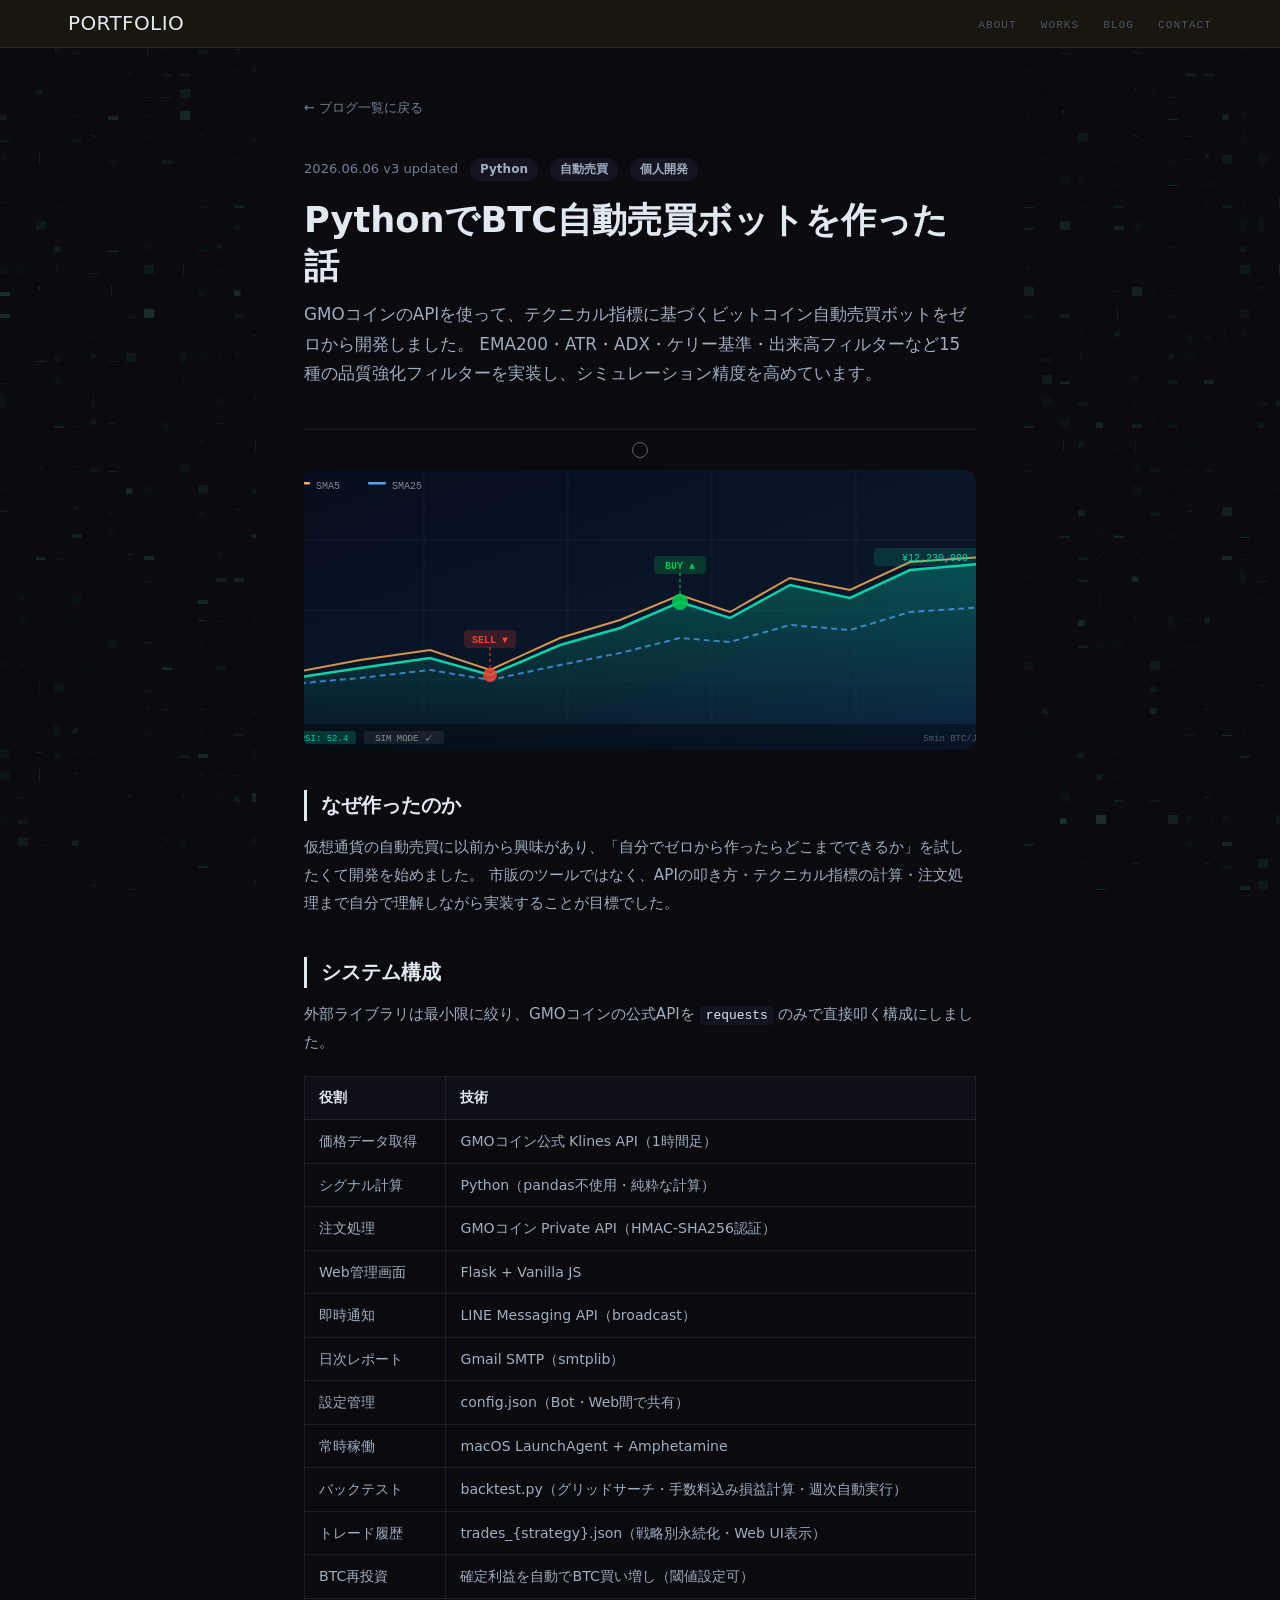
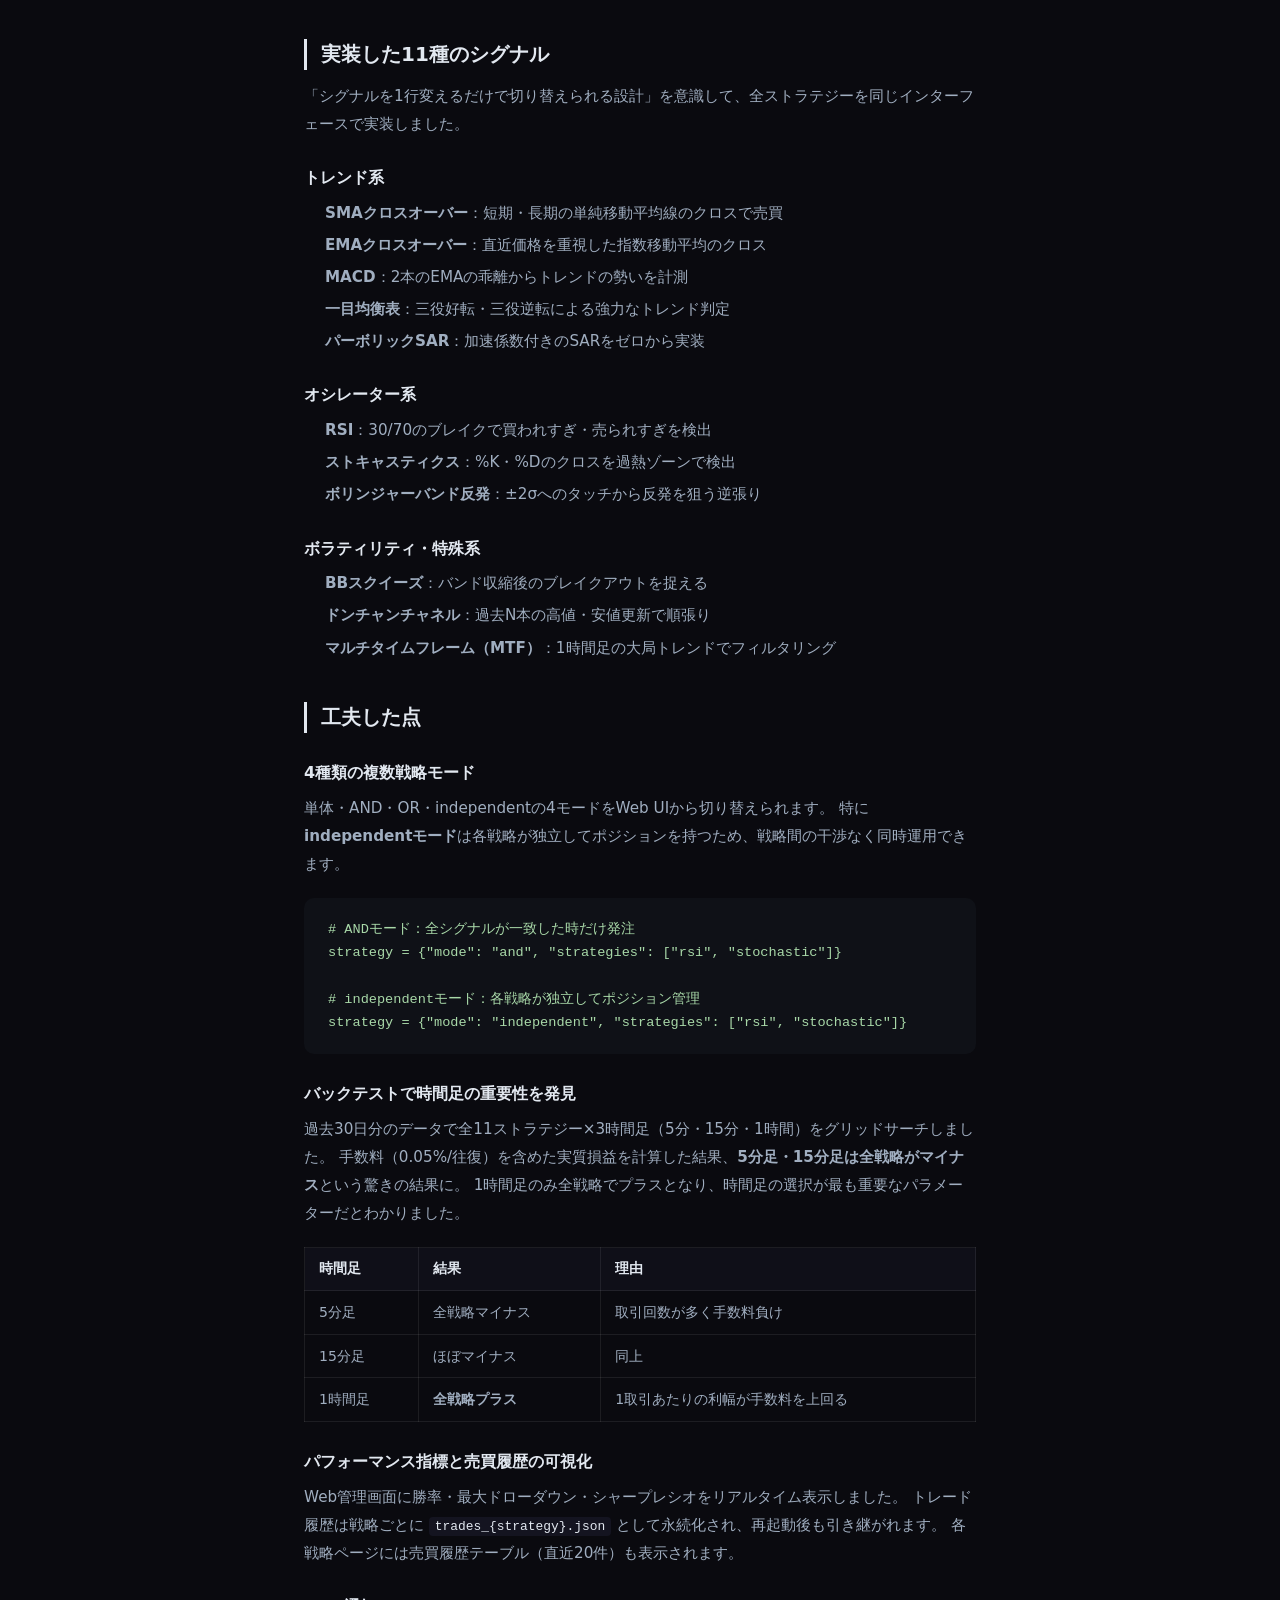
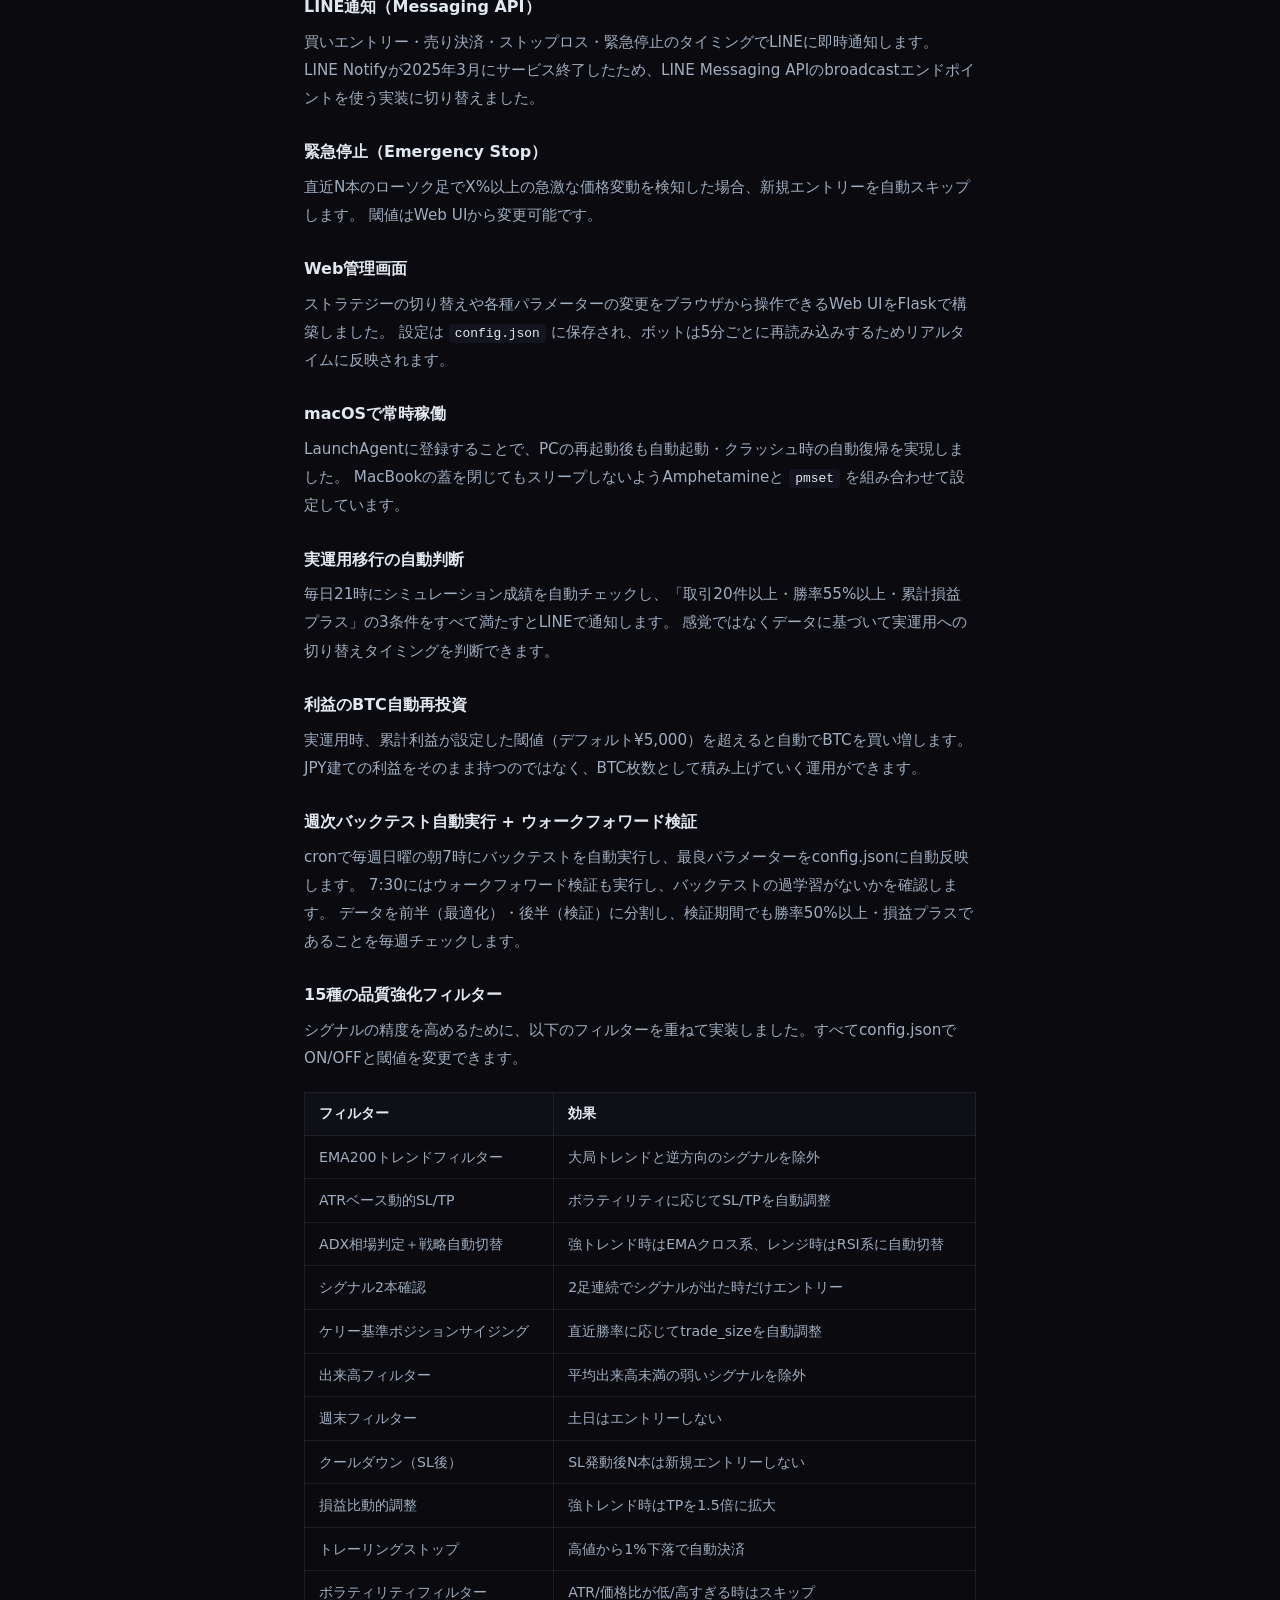
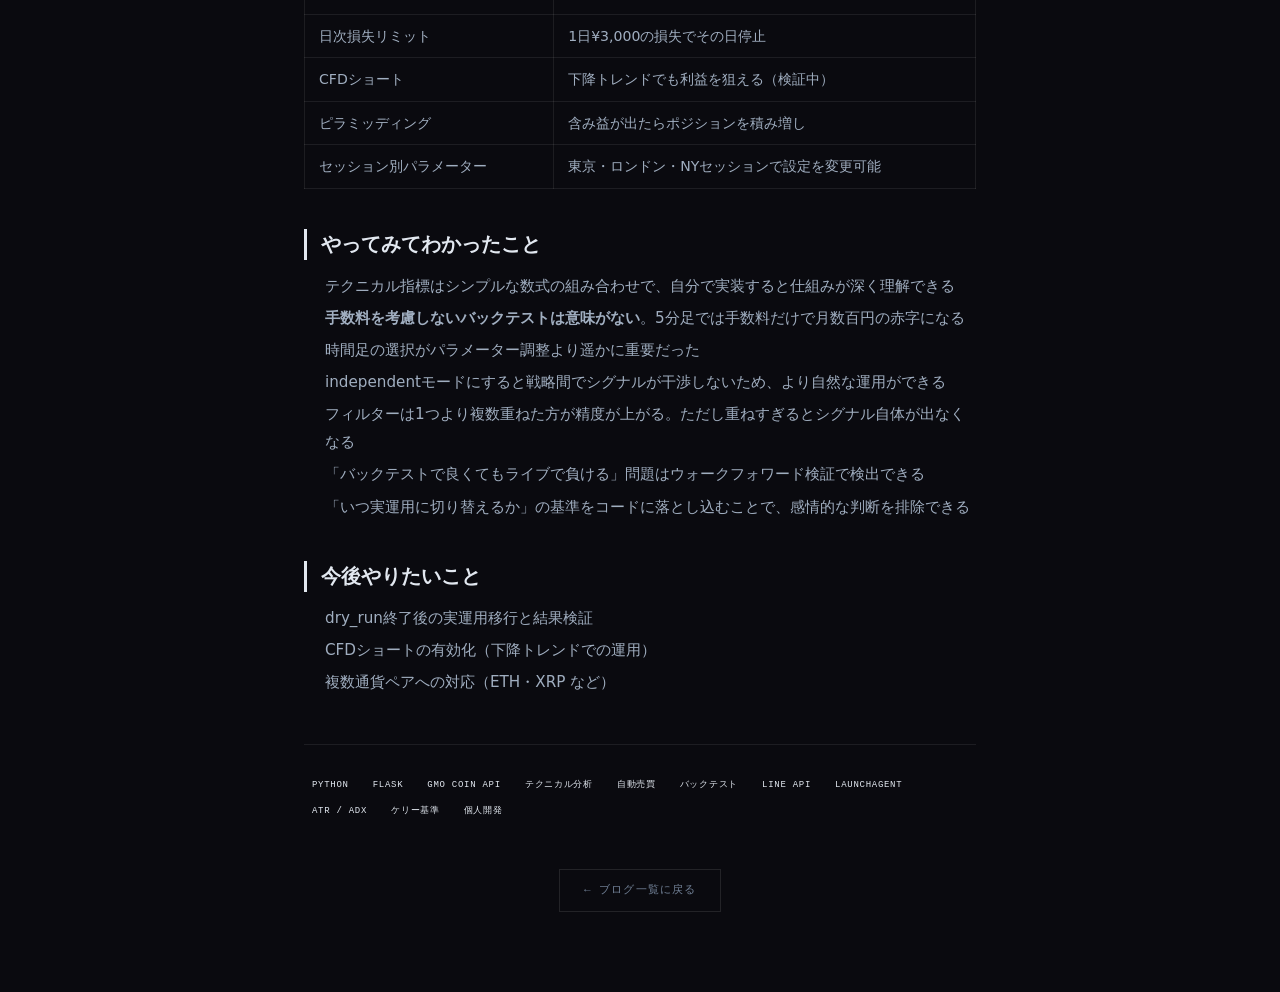
==== commit a96aebf8: "btc-bot: add 15 quality filters, walk-forward, pyramid, session params" ====
--- a/blog/btc-bot.html
+++ b/blog/btc-bot.html
@@ -249,7 +249,7 @@
     <a href="../index.html#blog" class="article-back">← ブログ一覧に戻る</a>
 
     <div class="article-meta">
-      <span class="article-date">2026.06.06 updated</span>
+      <span class="article-date">2026.06.06 v3 updated</span>
       <span class="article-tag">Python</span>
       <span class="article-tag">自動売買</span>
       <span class="article-tag">個人開発</span>
@@ -258,7 +258,7 @@
     <h1 class="article-title">PythonでBTC自動売買ボットを作った話</h1>
     <p class="article-lead">
       GMOコインのAPIを使って、テクニカル指標に基づくビットコイン自動売買ボットをゼロから開発しました。
-      11種のシグナル・複数戦略の独立運用・バックテスト・LINE通知・実運用移行判断・BTC再投資自動化まで、作って気づいたことをまとめます。
+      EMA200・ATR・ADX・ケリー基準・出来高フィルターなど15種の品質強化フィルターを実装し、シミュレーション精度を高めています。
     </p>
 
     <!-- チャートイラスト -->
@@ -447,11 +447,35 @@
         JPY建ての利益をそのまま持つのではなく、BTC枚数として積み上げていく運用ができます。
       </p>
 
-      <h3>週次バックテスト自動実行</h3>
-      <p>
-        cronで毎週日曜の朝7時にバックテストを自動実行し、結果をJSONで保存します。
-        相場環境の変化によって戦略の有効性が変わるため、定期的に再検証する仕組みを組み込みました。
-      </p>
+      <h3>週次バックテスト自動実行 + ウォークフォワード検証</h3>
+      <p>
+        cronで毎週日曜の朝7時にバックテストを自動実行し、最良パラメーターをconfig.jsonに自動反映します。
+        7:30にはウォークフォワード検証も実行し、バックテストの過学習がないかを確認します。
+        データを前半（最適化）・後半（検証）に分割し、検証期間でも勝率50%以上・損益プラスであることを毎週チェックします。
+      </p>
+
+      <h3>15種の品質強化フィルター</h3>
+      <p>
+        シグナルの精度を高めるために、以下のフィルターを重ねて実装しました。すべてconfig.jsonでON/OFFと閾値を変更できます。
+      </p>
+      <table>
+        <tr><th>フィルター</th><th>効果</th></tr>
+        <tr><td>EMA200トレンドフィルター</td><td>大局トレンドと逆方向のシグナルを除外</td></tr>
+        <tr><td>ATRベース動的SL/TP</td><td>ボラティリティに応じてSL/TPを自動調整</td></tr>
+        <tr><td>ADX相場判定＋戦略自動切替</td><td>強トレンド時はEMAクロス系、レンジ時はRSI系に自動切替</td></tr>
+        <tr><td>シグナル2本確認</td><td>2足連続でシグナルが出た時だけエントリー</td></tr>
+        <tr><td>ケリー基準ポジションサイジング</td><td>直近勝率に応じてtrade_sizeを自動調整</td></tr>
+        <tr><td>出来高フィルター</td><td>平均出来高未満の弱いシグナルを除外</td></tr>
+        <tr><td>週末フィルター</td><td>土日はエントリーしない</td></tr>
+        <tr><td>クールダウン（SL後）</td><td>SL発動後N本は新規エントリーしない</td></tr>
+        <tr><td>損益比動的調整</td><td>強トレンド時はTPを1.5倍に拡大</td></tr>
+        <tr><td>トレーリングストップ</td><td>高値から1%下落で自動決済</td></tr>
+        <tr><td>ボラティリティフィルター</td><td>ATR/価格比が低/高すぎる時はスキップ</td></tr>
+        <tr><td>日次損失リミット</td><td>1日¥3,000の損失でその日停止</td></tr>
+        <tr><td>CFDショート</td><td>下降トレンドでも利益を狙える（検証中）</td></tr>
+        <tr><td>ピラミッディング</td><td>含み益が出たらポジションを積み増し</td></tr>
+        <tr><td>セッション別パラメーター</td><td>東京・ロンドン・NYセッションで設定を変更可能</td></tr>
+      </table>
 
       <h2>やってみてわかったこと</h2>
       <ul>
@@ -459,15 +483,16 @@
         <li><strong>手数料を考慮しないバックテストは意味がない</strong>。5分足では手数料だけで月数百円の赤字になる</li>
         <li>時間足の選択がパラメーター調整より遥かに重要だった</li>
         <li>independentモードにすると戦略間でシグナルが干渉しないため、より自然な運用ができる</li>
+        <li>フィルターは1つより複数重ねた方が精度が上がる。ただし重ねすぎるとシグナル自体が出なくなる</li>
+        <li>「バックテストで良くてもライブで負ける」問題はウォークフォワード検証で検出できる</li>
         <li>「いつ実運用に切り替えるか」の基準をコードに落とし込むことで、感情的な判断を排除できる</li>
-        <li>APIキーの管理（<code>.env</code> ファイル分離・環境変数化）はセキュリティの基本として徹底した</li>
       </ul>
 
       <h2>今後やりたいこと</h2>
       <ul>
+        <li>dry_run終了後の実運用移行と結果検証</li>
+        <li>CFDショートの有効化（下降トレンドでの運用）</li>
         <li>複数通貨ペアへの対応（ETH・XRP など）</li>
-        <li>dry_run終了後の実運用移行と結果検証</li>
-        <li>勝率連動のポジションサイジング（直近成績に応じてtrade_sizeを自動調整）</li>
       </ul>
 
     </div>
@@ -482,6 +507,8 @@
       <span class="tag tag--sm">バックテスト</span>
       <span class="tag tag--sm">LINE API</span>
       <span class="tag tag--sm">LaunchAgent</span>
+      <span class="tag tag--sm">ATR / ADX</span>
+      <span class="tag tag--sm">ケリー基準</span>
       <span class="tag tag--sm">個人開発</span>
     </div>
 
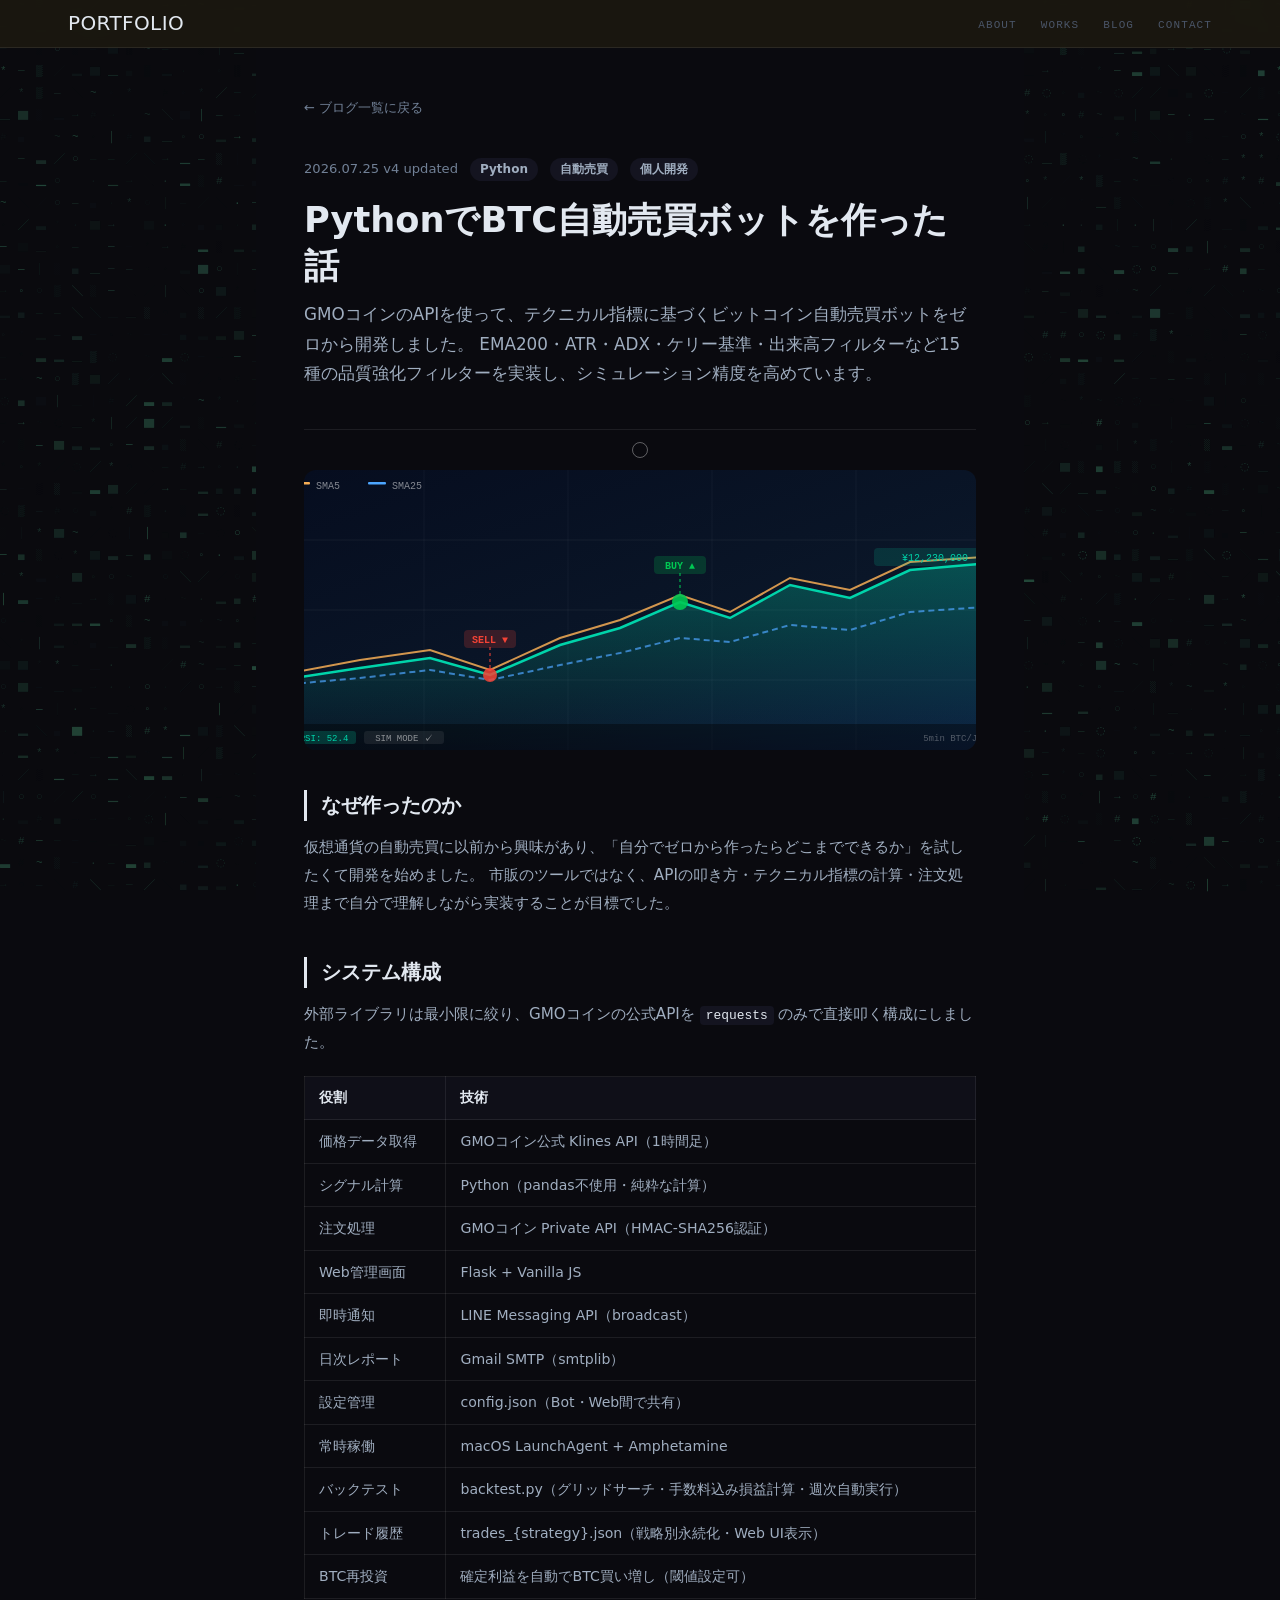
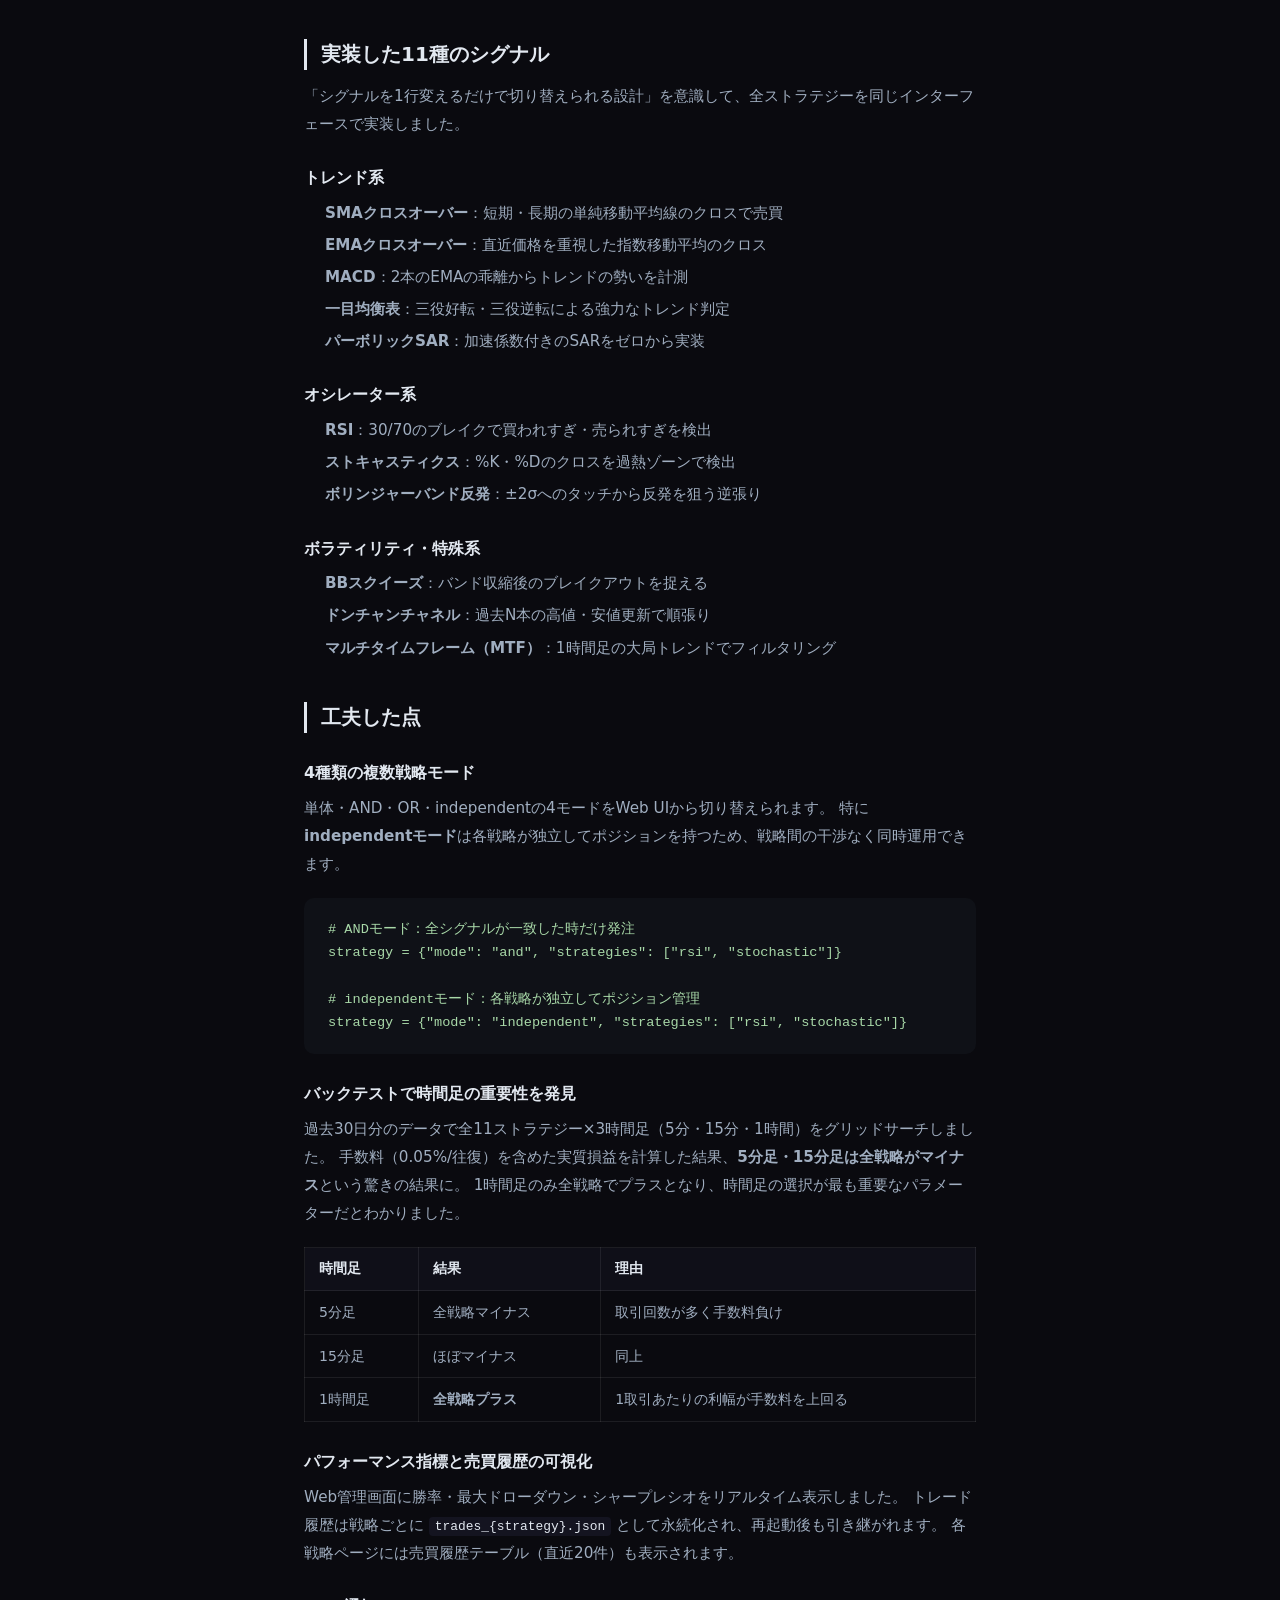
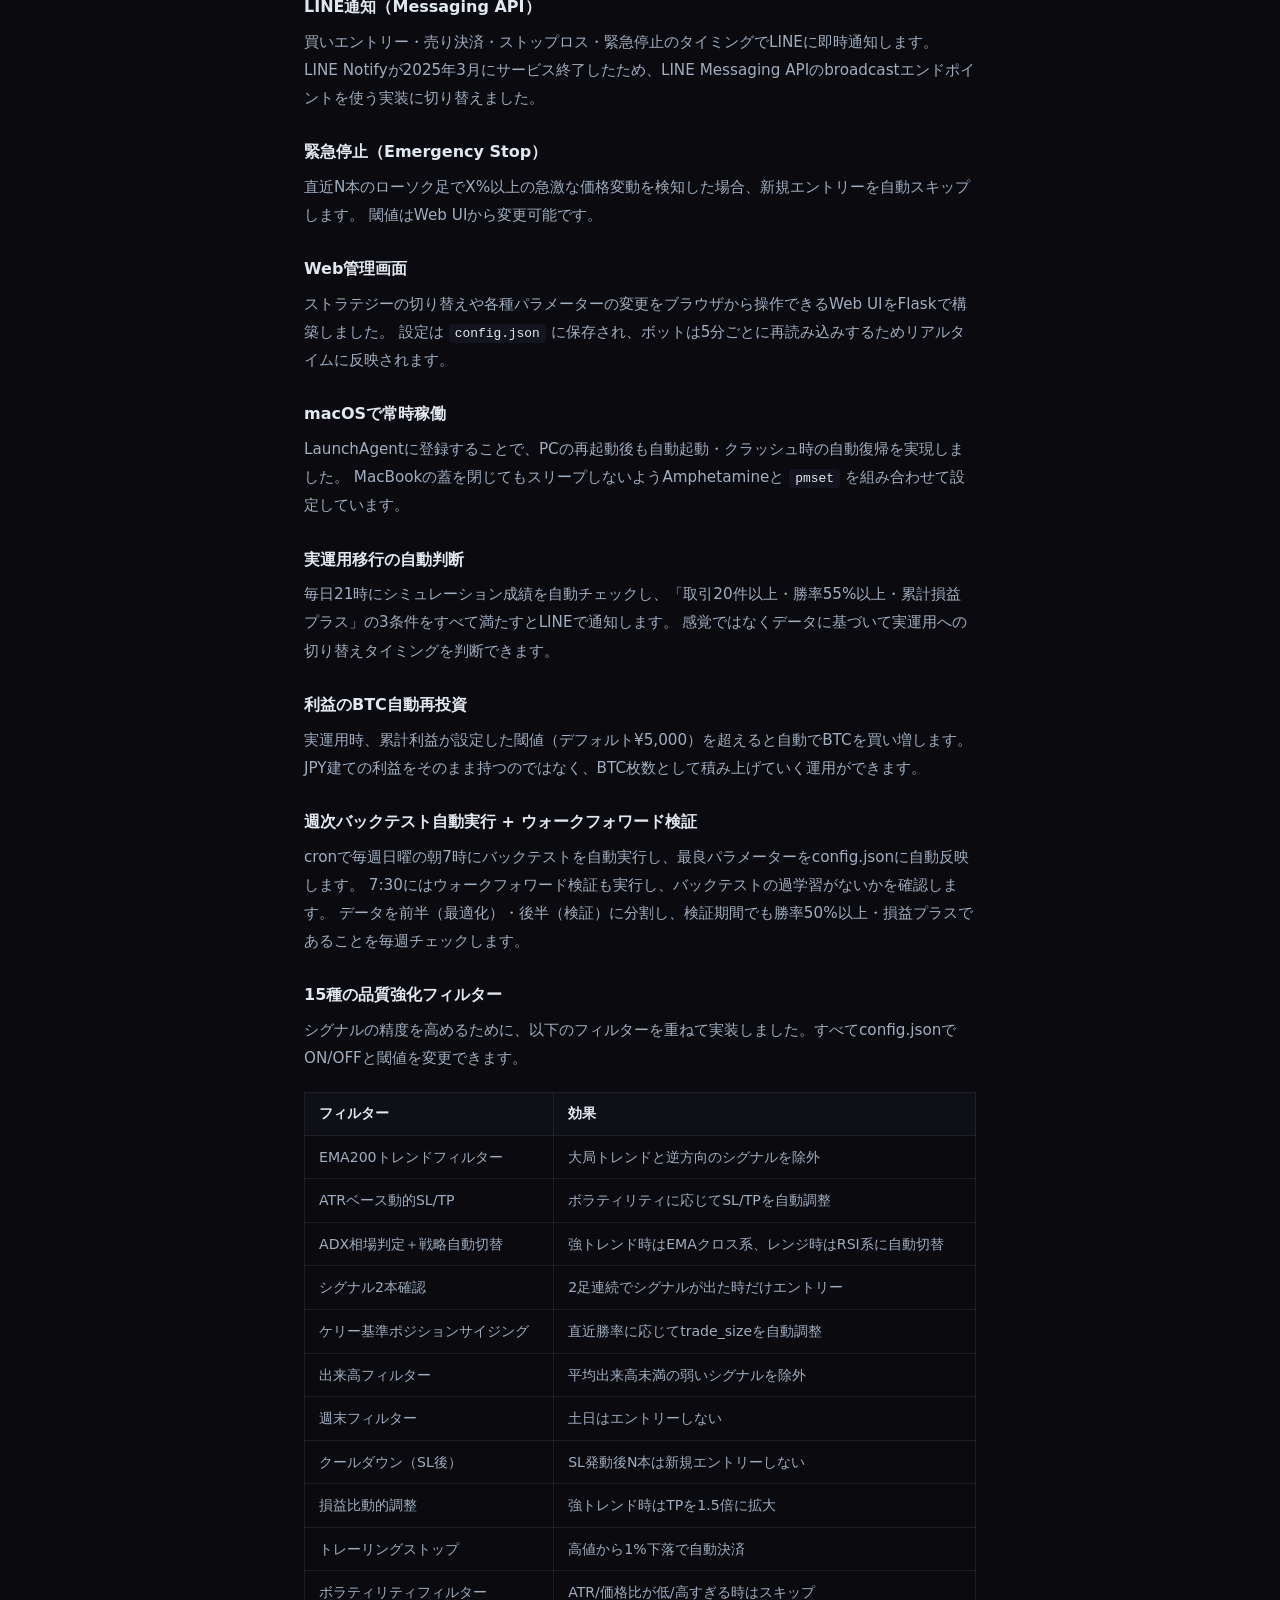
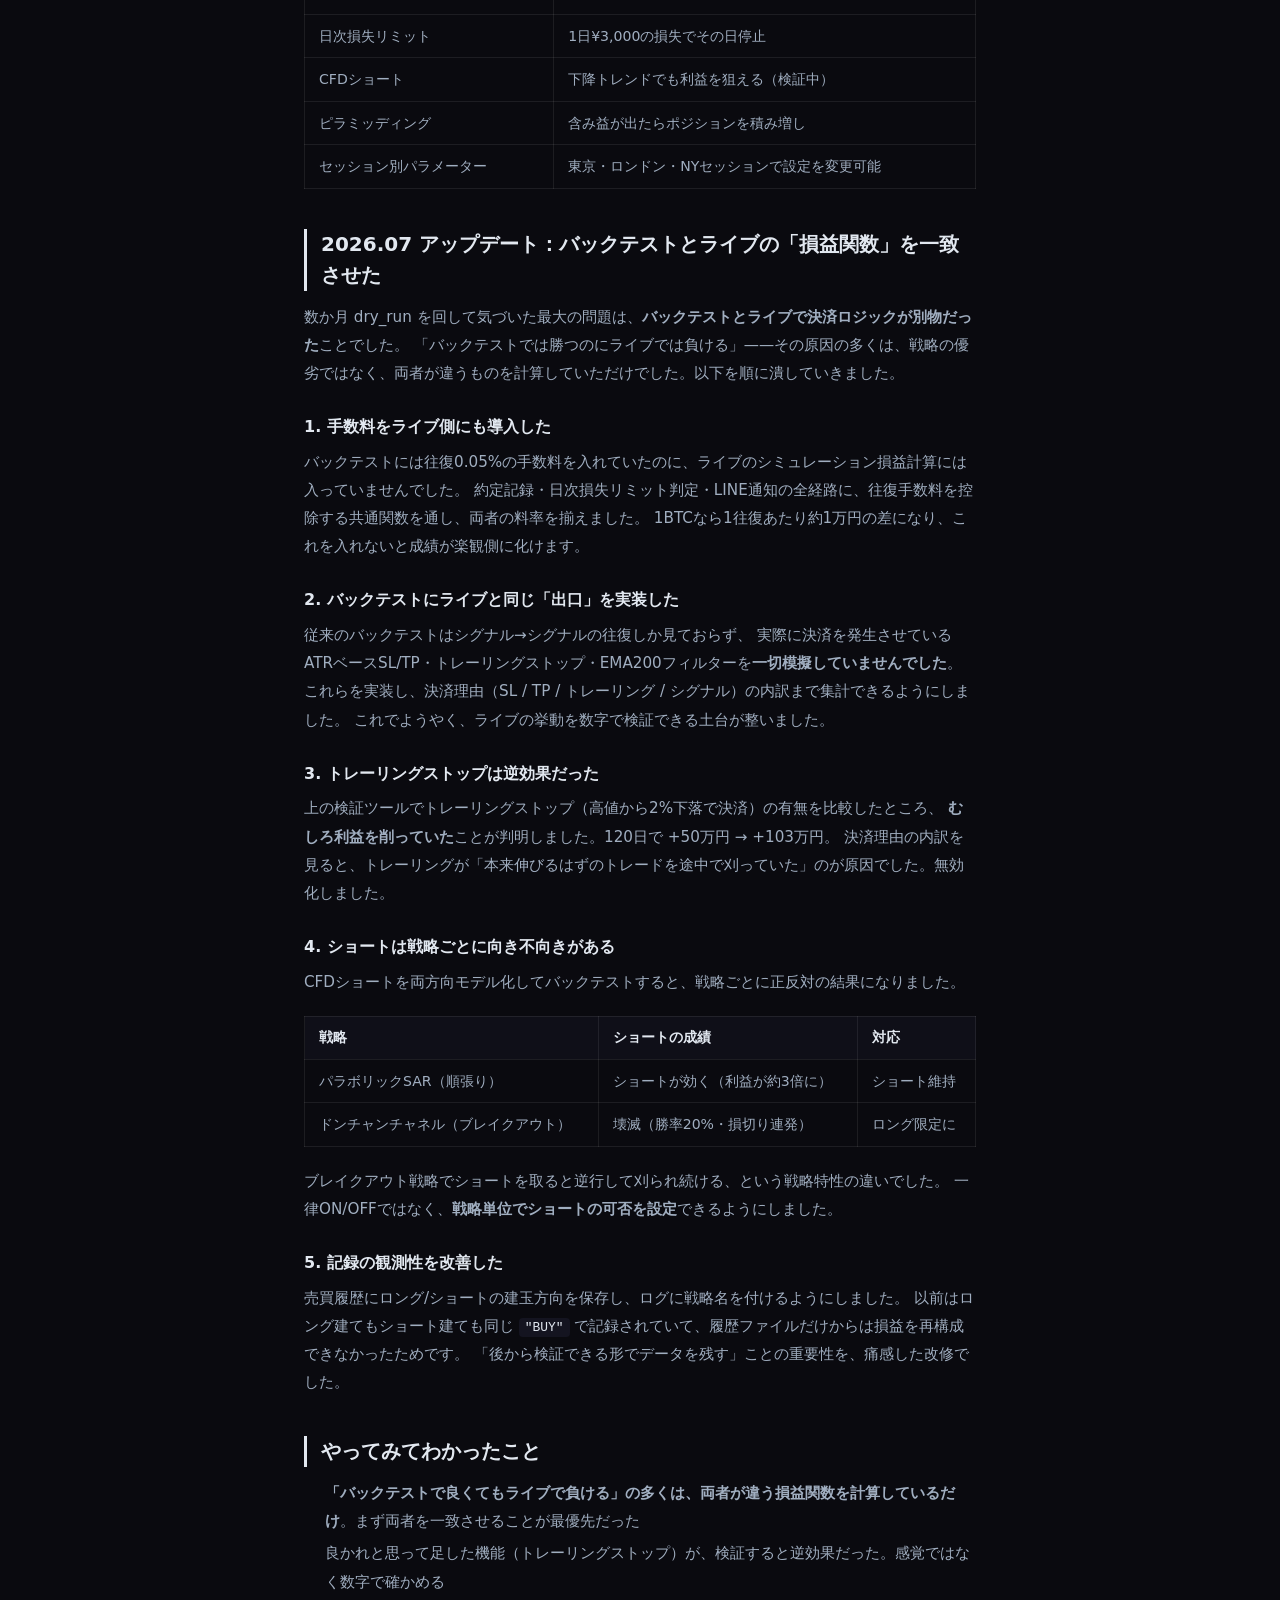
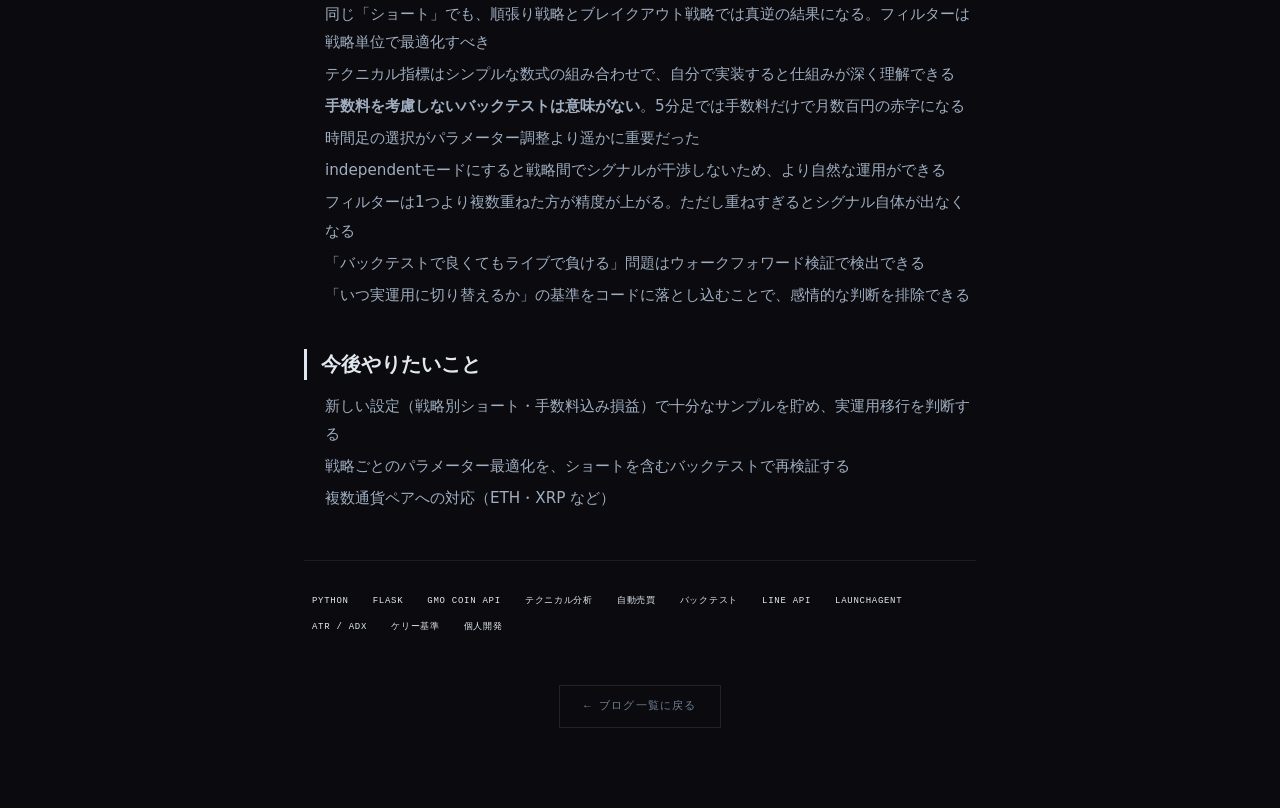
==== commit 7e6915c2: "Update btc-bot article: backtest/live parity improvements (v4) - 手数料モデルをライブ側にも導入 - バックテストにATR SL/TP・" ====
--- a/blog/btc-bot.html
+++ b/blog/btc-bot.html
@@ -249,7 +249,7 @@
     <a href="../index.html#blog" class="article-back">← ブログ一覧に戻る</a>
 
     <div class="article-meta">
-      <span class="article-date">2026.06.06 v3 updated</span>
+      <span class="article-date">2026.07.25 v4 updated</span>
       <span class="article-tag">Python</span>
       <span class="article-tag">自動売買</span>
       <span class="article-tag">個人開発</span>
@@ -477,8 +477,60 @@
         <tr><td>セッション別パラメーター</td><td>東京・ロンドン・NYセッションで設定を変更可能</td></tr>
       </table>
 
+      <h2>2026.07 アップデート：バックテストとライブの「損益関数」を一致させた</h2>
+      <p>
+        数か月 dry_run を回して気づいた最大の問題は、<strong>バックテストとライブで決済ロジックが別物だった</strong>ことでした。
+        「バックテストでは勝つのにライブでは負ける」——その原因の多くは、戦略の優劣ではなく、両者が違うものを計算していただけでした。以下を順に潰していきました。
+      </p>
+
+      <h3>1. 手数料をライブ側にも導入した</h3>
+      <p>
+        バックテストには往復0.05%の手数料を入れていたのに、ライブのシミュレーション損益計算には入っていませんでした。
+        約定記録・日次損失リミット判定・LINE通知の全経路に、往復手数料を控除する共通関数を通し、両者の料率を揃えました。
+        1BTCなら1往復あたり約1万円の差になり、これを入れないと成績が楽観側に化けます。
+      </p>
+
+      <h3>2. バックテストにライブと同じ「出口」を実装した</h3>
+      <p>
+        従来のバックテストはシグナル→シグナルの往復しか見ておらず、
+        実際に決済を発生させている ATRベースSL/TP・トレーリングストップ・EMA200フィルターを<strong>一切模擬していませんでした</strong>。
+        これらを実装し、決済理由（SL / TP / トレーリング / シグナル）の内訳まで集計できるようにしました。
+        これでようやく、ライブの挙動を数字で検証できる土台が整いました。
+      </p>
+
+      <h3>3. トレーリングストップは逆効果だった</h3>
+      <p>
+        上の検証ツールでトレーリングストップ（高値から2%下落で決済）の有無を比較したところ、
+        <strong>むしろ利益を削っていた</strong>ことが判明しました。120日で +50万円 → +103万円。
+        決済理由の内訳を見ると、トレーリングが「本来伸びるはずのトレードを途中で刈っていた」のが原因でした。無効化しました。
+      </p>
+
+      <h3>4. ショートは戦略ごとに向き不向きがある</h3>
+      <p>
+        CFDショートを両方向モデル化してバックテストすると、戦略ごとに正反対の結果になりました。
+      </p>
+      <table>
+        <tr><th>戦略</th><th>ショートの成績</th><th>対応</th></tr>
+        <tr><td>パラボリックSAR（順張り）</td><td>ショートが効く（利益が約3倍に）</td><td>ショート維持</td></tr>
+        <tr><td>ドンチャンチャネル（ブレイクアウト）</td><td>壊滅（勝率20%・損切り連発）</td><td>ロング限定に</td></tr>
+      </table>
+      <p>
+        ブレイクアウト戦略でショートを取ると逆行して刈られ続ける、という戦略特性の違いでした。
+        一律ON/OFFではなく、<strong>戦略単位でショートの可否を設定</strong>できるようにしました。
+      </p>
+
+      <h3>5. 記録の観測性を改善した</h3>
+      <p>
+        売買履歴にロング/ショートの建玉方向を保存し、ログに戦略名を付けるようにしました。
+        以前はロング建てもショート建ても同じ <code>"BUY"</code> で記録されていて、履歴ファイルだけからは損益を再構成できなかったためです。
+        「後から検証できる形でデータを残す」ことの重要性を、痛感した改修でした。
+      </p>
+
       <h2>やってみてわかったこと</h2>
       <ul>
+        <li><strong>「バックテストで良くてもライブで負ける」の多くは、両者が違う損益関数を計算しているだけ</strong>。まず両者を一致させることが最優先だった</li>
+        <li>良かれと思って足した機能（トレーリングストップ）が、検証すると逆効果だった。感覚ではなく数字で確かめる</li>
+        <li>同じ「ショート」でも、順張り戦略とブレイクアウト戦略では真逆の結果になる。フィルターは戦略単位で最適化すべき</li>
         <li>テクニカル指標はシンプルな数式の組み合わせで、自分で実装すると仕組みが深く理解できる</li>
         <li><strong>手数料を考慮しないバックテストは意味がない</strong>。5分足では手数料だけで月数百円の赤字になる</li>
         <li>時間足の選択がパラメーター調整より遥かに重要だった</li>
@@ -490,8 +542,8 @@
 
       <h2>今後やりたいこと</h2>
       <ul>
-        <li>dry_run終了後の実運用移行と結果検証</li>
-        <li>CFDショートの有効化（下降トレンドでの運用）</li>
+        <li>新しい設定（戦略別ショート・手数料込み損益）で十分なサンプルを貯め、実運用移行を判断する</li>
+        <li>戦略ごとのパラメーター最適化を、ショートを含むバックテストで再検証する</li>
         <li>複数通貨ペアへの対応（ETH・XRP など）</li>
       </ul>
 
